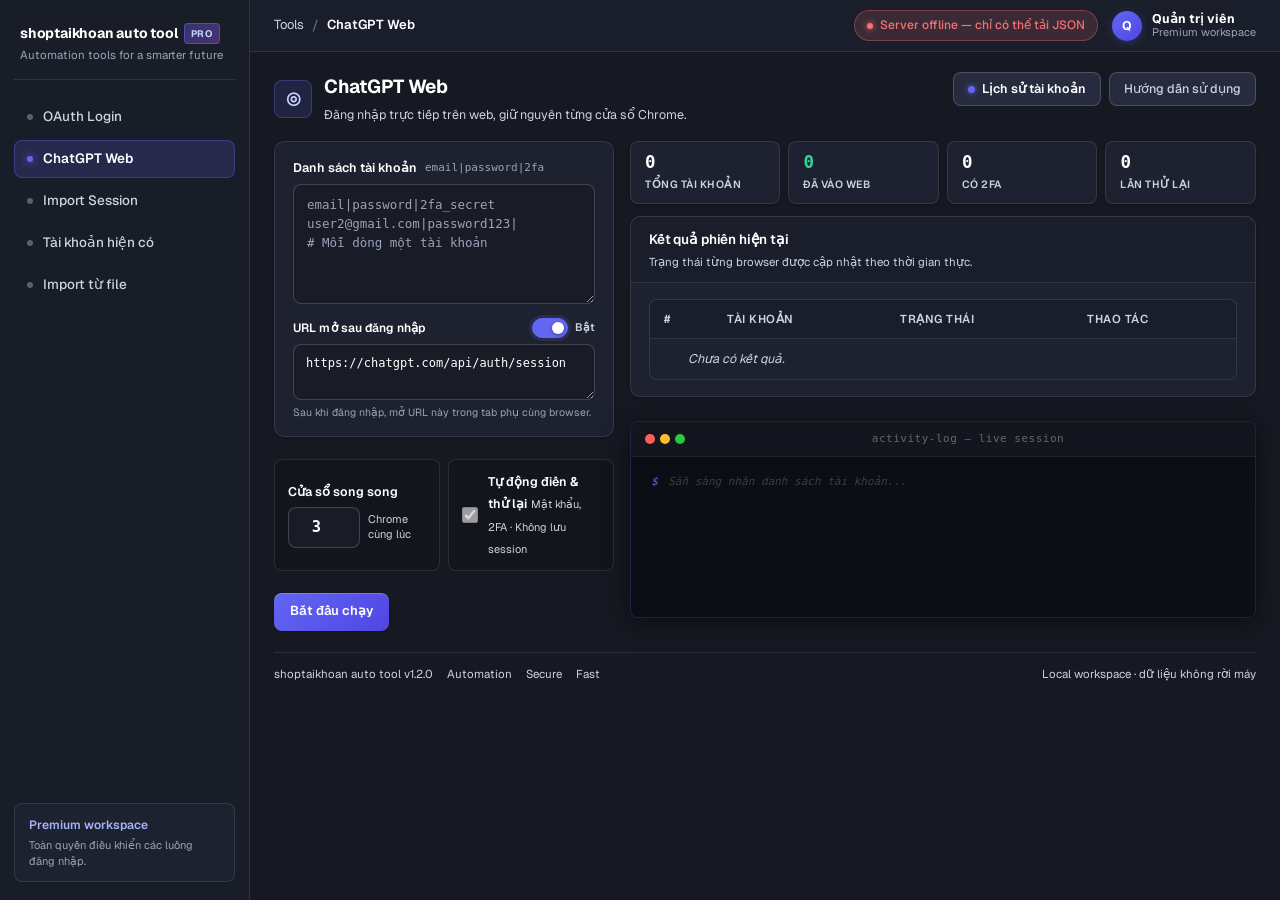
==== modules/browser-login/index.html @ 4d0d1201 "feat: add unified ChatGPT tool suite" ====
<!doctype html>
<html lang="vi">

<head>
  <meta charset="UTF-8" />
  <meta name="viewport" content="width=device-width,initial-scale=1" />
  <title>shoptaikhoan auto tool — 9router Manager</title>
  <link rel="icon" type="image/svg+xml" href="favicon.svg" />
  <link rel="icon" type="image/png" sizes="32x32" href="favicon.png" />
  <link rel="alternate icon" href="data:image/svg+xml,%3Csvg xmlns='http://www.w3.org/2000/svg' viewBox='0 0 32 32'%3E%3Crect width='32' height='32' rx='8' fill='%23161922'/%3E%3Ccircle cx='16' cy='16' r='11' fill='%231E2230' stroke='%236366F1' stroke-width='1.5'/%3E%3Cpath d='M17.5 11L13.5 16.5H16.5L14.5 21L19.5 15H16.2L17.5 11Z' fill='%23FACC15'/%3E%3C/svg%3E" />
  <link rel="preconnect" href="https://fonts.googleapis.com" />
  <link rel="preconnect" href="https://fonts.gstatic.com" crossorigin />
  <link href="https://fonts.googleapis.com/css2?family=Geist:wght@300;400;500;600;700&display=swap" rel="stylesheet" />
  <style>
    /* ==========================================================================
       Slate Pro Theme — High-Contrast, Clean & Readable
       Clear Hierarchy · High Readability · Elevated Surfaces · Bright Accents
       ========================================================================== */

    :root {
      /* Backgrounds — Elevated Slate Scale (brighter, clearly layered) */
      --bg:             #161922;
      --surface:        #1E2230;
      --surface2:       #262B3D;
      --surface3:       #2F364C;
      --surface-hover:  #2D3349;
      --input-bg:       #191C27;

      /* Borders — Visible, Crisp */
      --border:         rgba(255, 255, 255, 0.10);
      --border-subtle:  rgba(255, 255, 255, 0.06);
      --border-strong:  rgba(255, 255, 255, 0.18);
      --border-focus:   #6366F1;

      /* Typography — High-Contrast, Easy to Read */
      --text:           #EDF1F7;
      --text-strong:    #FFFFFF;
      --muted:          #9AA3B8;
      --muted-light:    #CBD3E1;
      --faint:          #6B758E;

      /* Accents — Vibrant Blue-Indigo */
      --accent:         #6366F1;
      --accent-hover:   #4F46E5;
      --accent-active:  #4338CA;
      --accent-glow:    rgba(99, 102, 241, 0.25);
      --accent-ring:    rgba(99, 102, 241, 0.35);
      --accent-dim:     rgba(99, 102, 241, 0.15);
      --accent-gradient: linear-gradient(135deg, #6366F1 0%, #4F46E5 100%);
      --accent-gradient-hover: linear-gradient(135deg, #7175F3 0%, #5B53EE 100%);

      /* Status Colors — Bright & Clear */
      --green:          #34D399;
      --green-bg:       rgba(52, 211, 153, 0.15);
      --green-border:   rgba(52, 211, 153, 0.35);

      --yellow:         #FBBF24;
      --yellow-bg:      rgba(251, 191, 36, 0.15);
      --yellow-border:  rgba(251, 191, 36, 0.35);

      --red:            #F87171;
      --red-bg:         rgba(248, 113, 113, 0.15);
      --red-border:     rgba(248, 113, 113, 0.35);

      --cyan:           #22D3EE;
      --cyan-bg:        rgba(34, 211, 238, 0.15);

      /* Typography */
      --sans: "Geist", -apple-system, BlinkMacSystemFont, "Segoe UI", Roboto, sans-serif;
      --mono: "SF Mono", "JetBrains Mono", Consolas, monospace;

      /* Radii */
      --r:              10px;
      --r-sm:           8px;
      --r-xs:           6px;

      /* Elevation / Shadows */
      --shadow-sm:      0 1px 3px rgba(0, 0, 0, 0.25);
      --shadow-md:      0 4px 14px rgba(0, 0, 0, 0.3);
      --shadow-lg:      0 12px 28px rgba(0, 0, 0, 0.45);
      --shadow-glow:    0 0 16px var(--accent-glow);
      --shadow-focus:   0 0 0 3px var(--accent-ring);
    }

    *, *::before, *::after {
      box-sizing: border-box;
    }

    html, body {
      margin: 0;
      padding: 0;
      min-height: 100vh;
      background: var(--bg);
      color: var(--text);
      font-family: var(--sans);
      font-size: 14px;
      line-height: 1.6;
      -webkit-font-smoothing: antialiased;
      -moz-osx-font-smoothing: grayscale;
    }

    button, input, textarea, select {
      font: inherit;
      color: inherit;
    }

    button {
      border: 0;
      cursor: pointer;
      user-select: none;
    }

    a {
      color: #818CF8;
      text-decoration: none;
      transition: color 0.15s ease;
    }

    a:hover {
      color: #A5B4FC;
      text-decoration: underline;
    }

    code {
      font-family: var(--mono);
      font-size: 0.9em;
      background: var(--surface2);
      color: #A5B4FC;
      padding: 2px 6px;
      border-radius: var(--r-xs);
      border: 1px solid var(--border);
    }

    /* Scrollbars */
    ::-webkit-scrollbar {
      width: 6px;
      height: 6px;
    }
    ::-webkit-scrollbar-track {
      background: transparent;
    }
    ::-webkit-scrollbar-thumb {
      background: rgba(255, 255, 255, 0.18);
      border-radius: 999px;
    }
    ::-webkit-scrollbar-thumb:hover {
      background: rgba(255, 255, 255, 0.28);
    }

    /* ==========================================================================
       App Shell & Sidebar
       ========================================================================== */
    .app-shell {
      min-height: 100vh;
      display: grid;
      grid-template-columns: 250px minmax(0, 1fr);
      background: var(--bg);
    }

    .sidebar {
      position: sticky;
      top: 0;
      height: 100vh;
      padding: 20px 14px 18px;
      border-right: 1px solid var(--border);
      background: #191D28;
      display: flex;
      flex-direction: column;
      gap: 18px;
      z-index: 10;
    }

    .sidebar-brand {
      display: flex;
      align-items: center;
      gap: 12px;
      padding: 2px 6px 16px;
      border-bottom: 1px solid var(--border);
    }

    .sidebar-brand h1 {
      margin: 0;
      font-size: 14px;
      font-weight: 700;
      letter-spacing: -0.2px;
      color: var(--text-strong);
      display: flex;
      align-items: center;
      gap: 6px;
      flex-wrap: wrap;
    }

    .sidebar-brand p {
      margin: 3px 0 0;
      font-size: 11.5px;
      color: var(--muted);
      line-height: 1.35;
    }

    .vip-badge {
      display: inline-flex;
      align-items: center;
      padding: 2px 6px;
      border-radius: 4px;
      background: linear-gradient(135deg, rgba(99, 102, 241, 0.35), rgba(168, 85, 247, 0.35));
      border: 1px solid rgba(99, 102, 241, 0.5);
      color: #C7D2FE;
      font-size: 9.5px;
      font-weight: 700;
      letter-spacing: 0.8px;
      text-transform: uppercase;
    }

    .tabs {
      display: flex;
      flex-direction: column;
      gap: 4px;
      margin: 0;
      padding: 0;
    }

    .tab-btn {
      min-height: 38px;
      width: 100%;
      display: flex;
      align-items: center;
      gap: 10px;
      padding: 0 12px;
      border: 1px solid transparent;
      border-radius: var(--r-sm);
      background: transparent;
      color: var(--muted-light);
      font-size: 13.5px;
      font-weight: 500;
      text-align: left;
      transition: all 0.15s ease;
      position: relative;
    }

    .tab-btn::before {
      content: "";
      width: 6px;
      height: 6px;
      border-radius: 50%;
      background: var(--muted);
      opacity: 0.5;
      transition: all 0.15s ease;
    }

    .tab-btn:hover {
      color: var(--text-strong);
      background: rgba(255, 255, 255, 0.05);
    }

    .tab-btn:hover::before {
      opacity: 0.9;
      background: var(--accent);
    }

    .tab-btn.active {
      color: var(--text-strong);
      background: rgba(99, 102, 241, 0.18);
      border-color: rgba(99, 102, 241, 0.35);
      font-weight: 600;
    }

    .tab-btn.active::before {
      background: var(--accent);
      opacity: 1;
      box-shadow: 0 0 8px var(--accent);
    }

    .sidebar-bottom {
      margin-top: auto;
      display: flex;
      flex-direction: column;
      gap: 10px;
    }

    .sidebar-callout {
      padding: 12px 14px;
      border-radius: var(--r-sm);
      border: 1px solid var(--border);
      background: var(--surface);
    }

    .sidebar-callout strong {
      display: block;
      font-size: 12px;
      font-weight: 600;
      color: #A5B4FC;
      margin-bottom: 3px;
    }

    .sidebar-callout span {
      display: block;
      font-size: 11px;
      color: var(--muted);
      line-height: 1.4;
    }

    /* ==========================================================================
       Main Shell & Topbar
       ========================================================================== */
    .main-shell {
      min-width: 0;
      display: flex;
      flex-direction: column;
    }

    .topbar {
      min-height: 52px;
      display: flex;
      align-items: center;
      justify-content: space-between;
      gap: 16px;
      padding: 0 24px;
      border-bottom: 1px solid var(--border);
      background: #1A1E2B;
      position: sticky;
      top: 0;
      z-index: 9;
    }

    .breadcrumb {
      display: flex;
      align-items: center;
      gap: 8px;
      color: var(--muted-light);
      font-size: 13px;
    }

    .breadcrumb strong {
      color: var(--text-strong);
      font-weight: 600;
    }

    .crumb-mark {
      color: var(--faint);
      font-size: 14px;
    }

    .topbar-right {
      display: flex;
      align-items: center;
      gap: 14px;
    }

    .status-bar {
      display: inline-flex;
      align-items: center;
      gap: 7px;
      padding: 5px 12px;
      border-radius: 999px;
      font-size: 12px;
      font-weight: 500;
      white-space: nowrap;
      border: 1px solid transparent;
      transition: all 0.2s ease;
    }

    .status-bar.online {
      background: var(--green-bg);
      color: var(--green);
      border-color: var(--green-border);
    }

    .status-bar.offline {
      background: var(--red-bg);
      color: var(--red);
      border-color: var(--red-border);
    }

    .status-bar .dot {
      width: 6px;
      height: 6px;
      border-radius: 50%;
      background: currentColor;
      box-shadow: 0 0 6px currentColor;
    }

    .status-bar.online .dot {
      animation: pulse 2s infinite ease-in-out;
    }

    @keyframes pulse {
      0%, 100% { opacity: 1; transform: scale(1); }
      50% { opacity: 0.4; transform: scale(0.85); }
    }

    .profile {
      display: flex;
      align-items: center;
      gap: 10px;
    }

    .profile-avatar {
      width: 30px;
      height: 30px;
      display: grid;
      place-items: center;
      border-radius: 50%;
      background: var(--accent-gradient);
      color: white;
      font-weight: 700;
      font-size: 12.5px;
      box-shadow: 0 2px 8px var(--accent-glow);
    }

    .profile-copy {
      line-height: 1.25;
    }

    .profile-copy strong {
      display: block;
      font-size: 12.5px;
      color: var(--text-strong);
    }

    .profile-copy span {
      display: block;
      font-size: 11px;
      color: var(--muted);
    }

    /* Content Area — FULL WIDTH */
    .content {
      width: 100%;
      padding: 20px 24px 32px;
      flex: 1;
    }

    .page-heading {
      display: flex;
      align-items: flex-start;
      justify-content: space-between;
      gap: 16px;
      margin-bottom: 16px;
    }

    .page-kicker {
      display: flex;
      align-items: center;
      gap: 12px;
    }

    .page-icon {
      width: 38px;
      height: 38px;
      display: grid;
      place-items: center;
      border-radius: var(--r-sm);
      color: #C7D2FE;
      background: var(--accent-dim);
      border: 1px solid var(--accent-ring);
      font-size: 17px;
      font-weight: 700;
    }

    .page-heading h2 {
      margin: 0;
      color: var(--text-strong);
      font-size: 1.35rem;
      font-weight: 700;
      letter-spacing: -0.3px;
    }

    .page-heading p {
      margin: 3px 0 0;
      color: var(--muted-light);
      font-size: 12.5px;
    }

    .heading-actions {
      display: flex;
      align-items: center;
      gap: 8px;
      flex-shrink: 0;
    }

    .helper-btn {
      min-height: 34px;
      padding: 0 14px;
      border: 1px solid var(--border-strong);
      border-radius: var(--r-sm);
      background: var(--surface2);
      color: var(--muted-light);
      font-size: 12.5px;
      font-weight: 500;
      transition: all 0.15s ease;
    }

    .helper-btn:hover {
      background: var(--surface-hover);
      color: var(--text-strong);
      border-color: var(--border-strong);
    }

    /* ==========================================================================
       Panels, Cards, and Containers
       ========================================================================== */
    .panel {
      background: var(--surface);
      border: 1px solid var(--border);
      border-radius: var(--r);
      box-shadow: var(--shadow-sm);
      overflow: hidden;
      margin-bottom: 12px;
    }

    .panel-head {
      padding: 12px 18px;
      border-bottom: 1px solid var(--border);
      background: rgba(0, 0, 0, 0.12);
    }

    .panel-head h2 {
      margin: 0;
      font-size: 13.5px;
      font-weight: 600;
      letter-spacing: -0.15px;
      color: var(--text-strong);
    }

    .panel-head p {
      margin: 3px 0 0;
      font-size: 11.5px;
      color: var(--muted-light);
      line-height: 1.4;
    }

    .panel-head-row {
      display: flex;
      align-items: center;
      justify-content: space-between;
      gap: 12px;
    }

    .panel-body {
      padding: 16px 18px;
    }

    .control-card {
      padding: 16px 18px;
      border: 1px solid var(--border);
      border-radius: var(--r);
      background: var(--surface);
      box-shadow: var(--shadow-sm);
    }

    .workflow-grid {
      display: grid;
      grid-template-columns: minmax(340px, 0.75fr) minmax(0, 1.4fr);
      gap: 16px;
      align-items: start;
    }

    .control-stack,
    .results-stack {
      display: grid;
      gap: 12px;
      min-width: 0;
    }

    /* ==========================================================================
       Stats Component
       ========================================================================== */
    .stats {
      display: grid;
      grid-template-columns: repeat(3, 1fr);
      gap: 8px;
      margin-bottom: 10px;
    }

    .results-stack > .stats {
      grid-template-columns: repeat(4, minmax(0, 1fr));
      margin-bottom: 0;
    }

    .stat {
      padding: 10px 14px;
      border: 1px solid var(--border);
      border-radius: var(--r-sm);
      background: var(--surface);
      display: flex;
      flex-direction: column;
      justify-content: center;
      box-shadow: var(--shadow-sm);
      transition: all 0.15s ease;
    }

    .stat:hover {
      border-color: var(--border-strong);
      background: var(--surface2);
    }

    .stat-val {
      font-family: var(--mono);
      font-size: 1.25rem;
      font-weight: 700;
      color: var(--text-strong);
      line-height: 1.2;
    }

    .stat-val.green {
      color: var(--green);
    }

    .stat-val.yellow {
      color: var(--yellow);
    }

    .stat-val.red {
      color: var(--red);
    }

    .stat-label {
      margin-top: 3px;
      color: var(--muted-light);
      font-size: 10.5px;
      font-weight: 600;
      text-transform: uppercase;
      letter-spacing: 0.5px;
    }

    /* ==========================================================================
       Progress Card
       ========================================================================== */
    .progress-card {
      padding: 14px 18px;
      border: 1px solid var(--border);
      border-radius: var(--r);
      background: var(--surface);
      box-shadow: var(--shadow-sm);
    }

    .progress-header {
      display: flex;
      align-items: center;
      justify-content: space-between;
      gap: 12px;
      margin-bottom: 10px;
    }

    .progress-title {
      font-size: 12.5px;
      font-weight: 600;
      color: var(--text-strong);
      display: flex;
      align-items: center;
      gap: 8px;
    }

    .progress-percent {
      font-family: var(--mono);
      font-size: 12.5px;
      font-weight: 700;
      color: #A5B4FC;
    }

    .progress-track {
      width: 100%;
      height: 7px;
      border-radius: 999px;
      background: var(--input-bg);
      border: 1px solid var(--border);
      overflow: hidden;
    }

    .progress-bar {
      height: 100%;
      width: 0%;
      border-radius: 999px;
      background: var(--accent-gradient);
      box-shadow: 0 0 10px var(--accent-glow);
      transition: width 0.3s cubic-bezier(0.4, 0, 0.2, 1);
    }

    .progress-footer {
      display: flex;
      align-items: center;
      justify-content: space-between;
      margin-top: 10px;
      font-size: 11.5px;
      color: var(--muted-light);
    }

    .progress-status-text {
      color: var(--muted-light);
    }

    .active-account-pill {
      display: inline-flex;
      align-items: center;
      gap: 6px;
      padding: 3px 10px;
      border-radius: 999px;
      background: var(--surface2);
      border: 1px solid var(--border);
      color: #E2E8F0;
      font-size: 11.5px;
      font-family: var(--mono);
      max-width: 100%;
      overflow: hidden;
      text-overflow: ellipsis;
      white-space: nowrap;
    }

    /* ==========================================================================
       Buttons & Actions
       ========================================================================== */
    .actions {
      display: flex;
      gap: 8px;
      flex-wrap: wrap;
      align-items: center;
      margin-top: 12px;
    }

    .btn {
      display: inline-flex;
      align-items: center;
      justify-content: center;
      gap: 7px;
      min-height: 38px;
      padding: 0 16px;
      border-radius: var(--r-sm);
      font-size: 13px;
      font-weight: 600;
      letter-spacing: -0.1px;
      transition: all 0.15s cubic-bezier(0.4, 0, 0.2, 1);
      cursor: pointer;
      position: relative;
    }

    .btn:disabled {
      opacity: 0.45;
      cursor: not-allowed;
      pointer-events: none;
    }

    .btn-primary {
      background: var(--accent-gradient);
      color: #FFFFFF;
      box-shadow: 0 1px 2px rgba(0, 0, 0, 0.2), inset 0 1px 0 rgba(255, 255, 255, 0.2);
    }

    .btn-primary:hover {
      background: var(--accent-gradient-hover);
      box-shadow: 0 0 14px var(--accent-glow), inset 0 1px 0 rgba(255, 255, 255, 0.25);
    }

    .btn-primary:active {
      transform: translateY(0);
    }

    .btn-ghost {
      background: var(--surface2);
      color: var(--text-strong);
      border: 1px solid var(--border-strong);
    }

    .btn-ghost:hover {
      background: var(--surface-hover);
      border-color: rgba(255, 255, 255, 0.25);
    }

    .btn-pause {
      background: var(--yellow-bg);
      color: var(--yellow);
      border: 1px solid var(--yellow-border);
    }

    .btn-pause:hover {
      background: rgba(251, 191, 36, 0.25);
    }

    .btn-danger {
      background: var(--red-bg);
      color: var(--red);
      border: 1px solid var(--red-border);
    }

    .btn-danger:hover {
      background: rgba(248, 113, 113, 0.25);
    }

    .btn-compact {
      min-height: 30px;
      padding: 0 12px;
      font-size: 12px;
      font-weight: 500;
      border-radius: var(--r-xs);
      background: var(--surface2);
      color: var(--muted-light);
      border: 1px solid var(--border);
      transition: all 0.15s ease;
    }

    .btn-compact:hover {
      background: var(--surface-hover);
      color: var(--text-strong);
      border-color: var(--border-strong);
    }

    .btn-history {
      display: inline-flex;
      align-items: center;
      gap: 7px;
      min-height: 34px;
      padding: 0 14px;
      border: 1px solid var(--border-strong);
      border-radius: var(--r-sm);
      background: var(--surface2);
      color: var(--text-strong);
      font-size: 12.5px;
      font-weight: 600;
      transition: all 0.15s ease;
      cursor: pointer;
    }

    .btn-history:hover {
      background: var(--surface-hover);
      border-color: var(--accent);
    }

    .btn-history .history-dot {
      width: 7px;
      height: 7px;
      border-radius: 50%;
      background: var(--accent);
      box-shadow: 0 0 6px var(--accent);
    }

    /* ==========================================================================
       Form Inputs — High Readability
       ========================================================================== */
    .field-label {
      display: block;
      margin-top: 14px;
      margin-bottom: 6px;
      color: var(--text-strong);
      font-size: 12px;
      font-weight: 600;
      letter-spacing: 0.1px;
    }

    textarea,
    input[type="url"],
    input[type="number"],
    input[type="text"] {
      display: block;
      width: 100%;
      border: 1px solid var(--border-strong);
      border-radius: var(--r-sm);
      background: var(--input-bg);
      color: var(--text-strong);
      padding: 11px 13px;
      font-family: var(--mono);
      font-size: 12.5px;
      line-height: 1.5;
      outline: none;
      transition: border-color 0.15s ease, box-shadow 0.15s ease;
    }

    textarea:focus,
    input[type="url"]:focus,
    input[type="number"]:focus,
    input[type="text"]:focus {
      border-color: var(--accent);
      box-shadow: var(--shadow-focus);
    }

    textarea::placeholder,
    input::placeholder {
      color: var(--muted);
      opacity: 1;
    }

    textarea {
      resize: vertical;
      min-height: 120px;
    }

    #web-login-link-input {
      min-height: 48px;
      padding: 9px 12px;
      resize: vertical;
      font-size: 12px;
    }

    #web-login-link-input:disabled {
      resize: none;
      color: var(--faint);
      background: rgba(15, 18, 28, 0.72);
      border-color: var(--border-subtle);
      cursor: not-allowed;
      opacity: 0.72;
    }

    .field-label-row {
      display: flex;
      align-items: center;
      justify-content: space-between;
      gap: 12px;
      margin-top: 14px;
      margin-bottom: 6px;
    }

    .field-label-row .field-label {
      margin: 0;
    }

    .feature-toggle {
      display: inline-flex;
      align-items: center;
      gap: 7px;
      color: var(--muted-light);
      font-size: 11px;
      font-weight: 600;
      cursor: pointer;
      user-select: none;
    }

    .feature-toggle input {
      position: absolute;
      width: 1px;
      height: 1px;
      opacity: 0;
      pointer-events: none;
    }

    .toggle-track {
      position: relative;
      width: 36px;
      height: 20px;
      flex: 0 0 auto;
      border: 1px solid var(--border-strong);
      border-radius: 999px;
      background: var(--surface3);
      transition: background 0.18s ease, border-color 0.18s ease, box-shadow 0.18s ease;
    }

    .toggle-track::after {
      content: "";
      position: absolute;
      top: 3px;
      left: 3px;
      width: 12px;
      height: 12px;
      border-radius: 50%;
      background: var(--muted-light);
      box-shadow: 0 1px 3px rgba(0, 0, 0, 0.4);
      transition: transform 0.18s ease, background 0.18s ease;
    }

    .feature-toggle input:checked + .toggle-track {
      border-color: var(--accent);
      background: var(--accent);
      box-shadow: 0 0 0 3px var(--accent-dim);
    }

    .feature-toggle input:checked + .toggle-track::after {
      transform: translateX(16px);
      background: #fff;
    }

    .feature-toggle input:focus-visible + .toggle-track {
      box-shadow: var(--shadow-focus);
    }

    .field-help {
      margin-top: 5px;
      color: var(--muted);
      font-size: 10.5px;
      line-height: 1.4;
    }

    .control-compact-grid {
      display: grid;
      grid-template-columns: repeat(2, minmax(0, 1fr));
      gap: 10px;
    }

    /* Config Row & Items */
    .config-row {
      display: grid;
      grid-template-columns: 1fr 1fr;
      gap: 8px;
      margin: 10px 0;
    }

    .config-item {
      display: flex;
      flex-direction: column;
      justify-content: center;
      gap: 5px;
      padding: 10px 13px;
      background: rgba(0, 0, 0, 0.12);
      border: 1px solid var(--border);
      border-radius: var(--r-sm);
    }

    .config-item--check {
      flex-direction: row;
      align-items: center;
      gap: 10px;
    }

    .config-item--check input[type="checkbox"] {
      width: 16px;
      height: 16px;
      accent-color: var(--accent);
      flex-shrink: 0;
      margin: 0;
    }

    .config-label {
      font-size: 12.5px;
      font-weight: 600;
      color: var(--text-strong);
      cursor: default;
    }

    .config-hint {
      font-size: 11px;
      color: var(--muted-light);
      line-height: 1.35;
    }

    .config-input-row {
      display: flex;
      align-items: center;
      gap: 8px;
    }

    .section-label {
      font-size: 12.5px;
      font-weight: 600;
      color: var(--text-strong);
      margin-bottom: 6px;
      display: flex;
      align-items: center;
      gap: 8px;
    }

    .section-hint {
      font-size: 11px;
      font-weight: 400;
      color: var(--muted);
      font-family: var(--mono);
    }

    /* OAuth Tab Mode Switcher */
    .oauth-mode-tabs {
      display: flex;
      gap: 0;
      margin-bottom: 14px;
      border: 1px solid var(--border);
      border-radius: var(--r-sm);
      overflow: hidden;
      background: rgba(0,0,0,0.15);
    }

    .oauth-tab {
      flex: 1;
      padding: 9px 14px;
      font-size: 12.5px;
      font-weight: 600;
      color: var(--muted-light);
      background: transparent;
      border: none;
      cursor: pointer;
      transition: all 0.15s ease;
      text-align: center;
    }

    .oauth-tab:hover {
      color: var(--text-strong);
      background: rgba(255,255,255,0.04);
    }

    .oauth-tab.active {
      color: var(--text-strong);
      background: rgba(99, 102, 241, 0.18);
      box-shadow: inset 0 -2px 0 var(--accent);
    }

    /* OAuth Actions Row */
    .oauth-actions {
      display: flex;
      gap: 8px;
      margin: 12px 0 8px;
    }

    /* OAuth Prereq Notice */
    .oauth-prereq {
      font-size: 11px;
      color: var(--muted);
      padding: 6px 0;
    }
    .oauth-prereq code {
      font-size: 10.5px;
      background: rgba(99,102,241,0.12);
      padding: 1px 5px;
      border-radius: 3px;
    }

    /* OAuth Manual Info */
    .oauth-manual-info {
      padding: 12px 14px;
      background: rgba(0,0,0,0.12);
      border: 1px solid var(--border);
      border-radius: var(--r-sm);
      margin-bottom: 12px;
    }
    .oauth-manual-info p {
      margin: 0;
      font-size: 12.5px;
      color: var(--text);
      line-height: 1.5;
    }
    .oauth-manual-tags {
      display: flex;
      gap: 6px;
      margin-top: 8px;
    }
    .tag {
      display: inline-block;
      font-size: 10.5px;
      font-weight: 600;
      padding: 2px 8px;
      border-radius: 4px;
      letter-spacing: 0.2px;
    }
    .tag--ok {
      background: rgba(52,211,153,0.15);
      color: #34D399;
      border: 1px solid rgba(52,211,153,0.25);
    }
    .tag--warn {
      background: rgba(251,191,36,0.15);
      color: #FBBF24;
      border: 1px solid rgba(251,191,36,0.25);
    }

    /* OAuth Status Card */
    .oauth-status-card {
      display: flex;
      align-items: center;
      gap: 12px;
      padding: 14px 16px;
      border-radius: var(--r-sm);
      background: var(--surface2);
      border: 1px solid var(--border);
    }

    .option-card {
      display: flex;
      align-items: flex-start;
      gap: 10px;
      padding: 10px 12px;
      margin: 8px 0 10px;
      background: rgba(0, 0, 0, 0.12);
      border: 1px solid var(--border);
      border-radius: var(--r-sm);
      transition: border-color 0.15s ease;
    }

    .option-card:hover {
      border-color: var(--border-strong);
    }

    .option-card input[type="checkbox"] {
      margin-top: 2px;
      accent-color: var(--accent);
      cursor: pointer;
    }

    .option-copy {
      font-size: 12px;
      line-height: 1.45;
      cursor: pointer;
    }

    .option-copy strong {
      display: block;
      color: var(--text-strong);
      font-weight: 600;
    }

    .option-copy span {
      display: block;
      color: var(--muted-light);
      font-size: 11px;
    }

    /* ==========================================================================
       Terminal Log — Animated, Professional
       ========================================================================== */
    @keyframes termSlideIn {
      from { opacity: 0; transform: translateY(6px); }
      to   { opacity: 1; transform: translateY(0); }
    }
    @keyframes termFadeIn {
      from { opacity: 0; }
      to   { opacity: 1; }
    }
    @keyframes cursorBlink {
      0%, 100% { opacity: 1; }
      50%       { opacity: 0; }
    }
    @keyframes scanline {
      0%   { background-position: 0 0; }
      100% { background-position: 0 100%; }
    }

    /* Panel override — no panel-head, terminal chrome handles header */
    .terminal-panel {
      background: #0C0E16;
      border: 1px solid rgba(99, 102, 241, 0.22);
      border-radius: var(--r-sm);
      overflow: hidden;
      box-shadow: 0 4px 24px rgba(0,0,0,0.5), inset 0 0 0 1px rgba(255,255,255,0.04);
    }

    /* macOS-style title bar */
    .term-titlebar {
      display: flex;
      align-items: center;
      gap: 10px;
      padding: 8px 14px;
      background: #13151F;
      border-bottom: 1px solid rgba(255,255,255,0.06);
      user-select: none;
    }
    .term-dots {
      display: flex;
      gap: 5px;
    }
    .term-dot {
      width: 10px;
      height: 10px;
      border-radius: 50%;
    }
    .term-dot.red    { background: #FF5F57; }
    .term-dot.yellow { background: #FFBD2E; }
    .term-dot.green  { background: #28CA41; }
    .term-title {
      flex: 1;
      text-align: center;
      font-size: 11px;
      font-family: var(--mono);
      color: rgba(255,255,255,0.35);
      letter-spacing: 0.5px;
    }
    .term-live {
      display: inline-flex;
      align-items: center;
      gap: 4px;
      font-size: 10px;
      font-family: var(--mono);
      color: #34D399;
    }
    .term-live-dot {
      width: 6px;
      height: 6px;
      border-radius: 50%;
      background: #34D399;
      animation: cursorBlink 1.2s ease-in-out infinite;
    }

    /* Log body with scanline effect */
    .activity-log {
      max-height: 300px;
      min-height: 160px;
      overflow-y: auto;
      display: flex;
      flex-direction: column;
      gap: 0;
      font-family: var(--mono);
      font-size: 11.5px;
      background: #0C0E16;
      padding: 10px 14px 14px;
      position: relative;
      scroll-behavior: smooth;
    }
    .activity-log::before {
      content: '';
      position: absolute;
      inset: 0;
      background: repeating-linear-gradient(
        0deg,
        transparent,
        transparent 2px,
        rgba(0, 0, 0, 0.06) 2px,
        rgba(0, 0, 0, 0.06) 4px
      );
      pointer-events: none;
      z-index: 0;
    }
    /* custom scrollbar */
    .activity-log::-webkit-scrollbar { width: 4px; }
    .activity-log::-webkit-scrollbar-track { background: transparent; }
    .activity-log::-webkit-scrollbar-thumb { background: rgba(99,102,241,0.35); border-radius: 2px; }

    /* Each log line */
    .activity-line {
      position: relative;
      z-index: 1;
      display: grid;
      grid-template-columns: 60px 1fr;
      gap: 6px 10px;
      align-items: baseline;
      padding: 3px 6px;
      border-radius: 4px;
      line-height: 1.55;
      animation: termSlideIn 0.2s ease both;
      transition: background 0.15s;
    }
    .activity-line:hover {
      background: rgba(255,255,255,0.04);
    }
    .activity-line + .activity-line {
      border-top: 1px solid rgba(255,255,255,0.03);
    }

    /* Timestamp */
    .activity-line time {
      font-size: 10.5px;
      color: rgba(255,255,255,0.25);
      letter-spacing: 0.2px;
      padding-top: 1px;
    }

    /* Right side: account + message stacked */
    .activity-body {
      display: flex;
      flex-direction: column;
      gap: 1px;
      min-width: 0;
    }
    .activity-account {
      font-size: 10.5px;
      color: #818CF8;
      overflow: hidden;
      text-overflow: ellipsis;
      white-space: nowrap;
    }
    .activity-account.system-acc {
      color: rgba(255,255,255,0.3);
      font-style: italic;
    }
    .activity-message {
      font-size: 11.5px;
      color: #C8D0E8;
      word-break: break-word;
      display: flex;
      align-items: center;
      gap: 6px;
      flex-wrap: wrap;
    }

    /* Colored prefix badge */
    .term-badge {
      display: inline-block;
      font-size: 9.5px;
      font-weight: 700;
      text-transform: uppercase;
      letter-spacing: 0.8px;
      padding: 1px 5px;
      border-radius: 3px;
      flex-shrink: 0;
      vertical-align: middle;
    }

    /* Level colors */
    .activity-line.success .term-badge { background: rgba(52,211,153,0.18); color: #34D399; border: 1px solid rgba(52,211,153,0.25); }
    .activity-line.success .activity-message { color: #D1FAE5; }
    .activity-line.error   .term-badge { background: rgba(248,113,113,0.18); color: #F87171; border: 1px solid rgba(248,113,113,0.25); }
    .activity-line.error   .activity-message { color: #FEE2E2; }
    .activity-line.warning .term-badge { background: rgba(251,191,36,0.18); color: #FBBF24; border: 1px solid rgba(251,191,36,0.25); }
    .activity-line.warning .activity-message { color: #FEF9C3; }
    .activity-line.info    .term-badge { background: rgba(99,102,241,0.18); color: #A5B4FC; border: 1px solid rgba(99,102,241,0.2); }

    /* Blinking cursor at end of last line */
    .activity-line:last-child .activity-message::after {
      content: '▋';
      display: inline-block;
      color: #6366F1;
      animation: cursorBlink 1s step-start infinite;
      margin-left: 2px;
      font-size: 10px;
    }

    /* Empty state */
    .term-empty {
      color: rgba(255,255,255,0.2);
      font-style: italic;
      font-size: 11px;
      padding: 6px;
      animation: termFadeIn 0.4s ease;
    }
    .term-prompt { color: #6366F1; margin-right: 4px; }

    /* Legacy selectors kept for compat */
    .activity-row, .activity-time, .activity-badge, .activity-text { display: none; }

    /* ==========================================================================
       Tables & Result Rows
       ========================================================================== */
    .tbl-wrap {
      overflow-x: auto;
      border: 1px solid var(--border);
      border-radius: var(--r-sm);
      background: var(--surface);
    }

    table {
      width: 100%;
      border-collapse: collapse;
      font-size: 12.5px;
      text-align: left;
    }

    thead {
      background: rgba(0, 0, 0, 0.12);
      border-bottom: 1px solid var(--border);
    }

    th {
      padding: 10px 14px;
      color: var(--muted-light);
      font-size: 11.5px;
      font-weight: 600;
      text-transform: uppercase;
      letter-spacing: 0.5px;
    }

    td {
      padding: 10px 14px;
      border-bottom: 1px solid var(--border-subtle);
      color: var(--text);
    }

    tr:last-child td {
      border-bottom: none;
    }

    tbody tr:hover {
      background: rgba(255, 255, 255, 0.03);
    }

    .empty-cell {
      text-align: center;
      color: var(--muted-light);
      padding: 24px !important;
      font-style: italic;
    }

    .web-result-row {
      display: grid;
      grid-template-columns: 24px minmax(180px, 1fr) minmax(210px, auto) auto;
      align-items: center;
      gap: 10px;
      padding: 7px 10px;
      margin-bottom: 5px;
      border: 1px solid transparent;
      border-radius: var(--r-xs);
      background: var(--surface2);
      font-size: 12.5px;
    }

    .web-result-row:last-child { margin-bottom: 0; }
    .web-result-email { overflow: hidden; text-overflow: ellipsis; white-space: nowrap; }
    .web-result-status { color: var(--green); font-size: 11.5px; text-align: right; }
    .web-result-status.warning { color: var(--yellow); }
    .web-result-status.error { color: var(--red); }
    .web-result-action { min-width: 74px; }

    .history-list {
      max-height: 240px;
      overflow-y: auto;
      display: flex;
      flex-direction: column;
      gap: 5px;
    }

    .history-row {
      display: grid;
      grid-template-columns: 24px minmax(160px, 1fr) 90px 110px;
      align-items: center;
      gap: 10px;
      padding: 9px 12px;
      border: 1px solid var(--border);
      border-radius: var(--r-xs);
      background: var(--input-bg);
      font-size: 12px;
      transition: border-color 0.15s ease;
    }

    .history-row:hover {
      border-color: var(--border-strong);
    }

    .history-row .history-email {
      overflow: hidden;
      text-overflow: ellipsis;
      white-space: nowrap;
      color: var(--text-strong);
      font-family: var(--mono);
    }

    .history-row .history-status.success { color: var(--green); font-weight: 600; }
    .history-row .history-status.warning { color: var(--yellow); font-weight: 600; }
    .history-row .history-status.error   { color: var(--red);   font-weight: 600; }
    .history-row time {
      color: var(--muted-light);
      text-align: right;
      font-size: 11px;
    }

    /* ==========================================================================
       Info Boxes & Alerts
       ========================================================================== */
    .info-box {
      margin-bottom: 12px;
      padding: 11px 14px;
      border-left: 3px solid var(--accent);
      background: rgba(99, 102, 241, 0.1);
      border-radius: 0 var(--r-sm) var(--r-sm) 0;
      font-size: 12px;
      color: var(--text);
      line-height: 1.5;
    }

    .info-box strong {
      color: var(--text-strong);
      display: block;
      margin-bottom: 4px;
      font-size: 12.5px;
    }

    .msg {
      padding: 11px 15px;
      border-radius: var(--r-sm);
      margin-top: 10px;
      margin-bottom: 10px;
      font-size: 12.5px;
      display: none;
      border: 1px solid transparent;
      font-weight: 500;
    }

    .msg.show {
      display: block;
    }

    .msg.ok {
      background: var(--green-bg);
      color: var(--green);
      border-color: var(--green-border);
    }

    .msg.err {
      background: var(--red-bg);
      color: var(--red);
      border-color: var(--red-border);
    }

    .drop-zone {
      display: flex;
      align-items: center;
      justify-content: center;
      min-height: 76px;
      border: 2px dashed var(--border-strong);
      border-radius: var(--r-sm);
      background: var(--surface);
      cursor: pointer;
      transition: all 0.15s ease;
      margin-bottom: 12px;
      color: var(--muted-light);
      font-size: 13px;
    }

    .drop-zone:hover,
    .drop-zone.drag {
      border-color: var(--accent);
      background: var(--surface2);
      color: #C7D2FE;
    }

    .del-btn {
      background: none;
      border: none;
      color: var(--red);
      cursor: pointer;
      font-size: 13px;
      opacity: 0.75;
      transition: opacity 0.15s ease;
      padding: 4px;
    }

    .del-btn:hover {
      opacity: 1;
    }

    .tag {
      display: inline-block;
      padding: 2px 8px;
      border-radius: 999px;
      font-size: 11px;
      font-weight: 600;
      background: var(--surface2);
      border: 1px solid var(--border);
      color: var(--muted-light);
    }

    .tag.green {
      background: var(--green-bg);
      border-color: var(--green-border);
      color: var(--green);
    }

    .workspace-footer {
      display: flex;
      align-items: center;
      gap: 14px;
      margin-top: 20px;
      padding-top: 12px;
      border-top: 1px solid var(--border);
      color: var(--muted-light);
      font-size: 11.5px;
    }

    .footer-spacer {
      flex: 1;
    }

    /* ==========================================================================
       History Modal
       ========================================================================== */
    .modal-overlay {
      position: fixed;
      inset: 0;
      z-index: 100;
      background: rgba(10, 12, 18, 0.7);
      backdrop-filter: blur(8px);
      -webkit-backdrop-filter: blur(8px);
      display: flex;
      align-items: center;
      justify-content: center;
      padding: 24px;
      opacity: 0;
      pointer-events: none;
      transition: opacity 0.18s ease;
    }

    .modal-overlay.open {
      opacity: 1;
      pointer-events: all;
    }

    .modal {
      width: min(680px, 100%);
      max-height: 80vh;
      display: flex;
      flex-direction: column;
      background: var(--surface);
      border: 1px solid var(--border-strong);
      border-radius: var(--r);
      box-shadow: var(--shadow-lg);
      transform: translateY(8px) scale(0.98);
      transition: transform 0.18s ease;
      overflow: hidden;
    }

    .modal-overlay.open .modal {
      transform: translateY(0) scale(1);
    }

    .modal-header {
      display: flex;
      align-items: center;
      justify-content: space-between;
      gap: 12px;
      padding: 14px 18px;
      border-bottom: 1px solid var(--border);
      flex-shrink: 0;
      background: rgba(0, 0, 0, 0.12);
    }

    .modal-header h3 {
      margin: 0;
      font-size: 14px;
      font-weight: 600;
      color: var(--text-strong);
      display: flex;
      align-items: center;
      gap: 8px;
    }

    .modal-header p {
      margin: 2px 0 0;
      font-size: 11.5px;
      color: var(--muted-light);
    }

    .modal-close {
      width: 28px;
      height: 28px;
      display: grid;
      place-items: center;
      border-radius: var(--r-xs);
      background: var(--surface2);
      border: 1px solid var(--border);
      color: var(--muted-light);
      font-size: 16px;
      line-height: 1;
      cursor: pointer;
      transition: all 0.15s ease;
      flex-shrink: 0;
    }

    .modal-close:hover {
      background: var(--surface-hover);
      color: var(--text-strong);
      border-color: var(--border-strong);
    }

    .modal-toolbar {
      display: flex;
      align-items: center;
      justify-content: space-between;
      gap: 12px;
      padding: 10px 18px;
      border-bottom: 1px solid var(--border);
      background: rgba(0, 0, 0, 0.08);
      flex-shrink: 0;
    }

    .modal-count {
      font-size: 12px;
      color: var(--muted-light);
      font-family: var(--mono);
    }

    .modal-body {
      overflow-y: auto;
      padding: 14px 18px;
      flex: 1;
    }

    .modal-body .history-row {
      display: grid;
      grid-template-columns: 20px minmax(160px, 1fr) 110px 120px;
      align-items: center;
      gap: 10px;
      padding: 9px 12px;
    }

    .modal-footer {
      display: flex;
      align-items: center;
      justify-content: flex-end;
      gap: 8px;
      padding: 12px 18px;
      border-top: 1px solid var(--border);
      background: rgba(0, 0, 0, 0.08);
      flex-shrink: 0;
    }

    /* Utilities */
    .hidden {
      display: none !important;
    }

    /* Responsive */
    @media (max-width: 1180px) {
      .workflow-grid {
        grid-template-columns: 1fr;
      }
      .activity-log {
        max-height: 220px;
      }
    }

    @media (max-width: 900px) {
      .app-shell {
        grid-template-columns: 210px minmax(0, 1fr);
      }
      .content, .topbar {
        padding-left: 16px;
        padding-right: 16px;
      }
    }

    @media (max-width: 767px) {
      .app-shell {
        display: block;
      }
      .sidebar {
        position: static;
        height: auto;
        padding: 12px 14px;
        gap: 12px;
        border-right: 0;
        border-bottom: 1px solid var(--border);
      }
      .tabs {
        flex-direction: row;
        overflow-x: auto;
        scrollbar-width: none;
      }
      .tabs::-webkit-scrollbar {
        display: none;
      }
      .tab-btn {
        flex: 0 0 auto;
        width: auto;
      }
      .sidebar-bottom {
        display: none;
      }
      .topbar {
        padding: 0 12px;
      }
      .profile-copy {
        display: none;
      }
      .content {
        padding: 14px 12px;
      }
      .control-compact-grid {
        grid-template-columns: 1fr;
      }
      .results-stack > .stats {
        grid-template-columns: repeat(2, 1fr);
      }
      .web-result-row {
        grid-template-columns: 24px minmax(0, 1fr) auto;
      }
      .web-result-status {
        grid-column: 2 / -1;
        grid-row: 2;
        text-align: left;
      }
    }

  </style>
</head>

<body>
  <main class="app app-shell">
    <aside class="sidebar">
      <div class="sidebar-brand">
        <div>
          <h1>shoptaikhoan auto tool <span class="vip-badge">PRO</span></h1>
          <p>Automation tools for a smarter future</p>
        </div>
      </div>
      <nav class="tabs" aria-label="Điều hướng công cụ">
        <button class="tab-btn" data-tab="oauth">OAuth Login</button>
        <button class="tab-btn active" data-tab="web-login">ChatGPT Web</button>
        <button class="tab-btn" data-tab="import">Import Session</button>
        <button class="tab-btn" data-tab="accounts">Tài khoản hiện có</button>
        <button class="tab-btn" data-tab="file">Import từ file</button>
      </nav>
      <div class="sidebar-bottom">
        <div class="sidebar-callout">
          <strong>Premium workspace</strong>
          <span>Toàn quyền điều khiển các luồng đăng nhập.</span>
        </div>
      </div>
    </aside>
    <div class="main-shell">
      <header class="topbar">
        <div class="breadcrumb"><span>Tools</span><span class="crumb-mark">/</span><strong>ChatGPT Web</strong></div>
        <div class="topbar-right">
          <div class="status-bar offline" id="status-bar"><span class="dot"></span><span id="status-text">Đang kết nối...</span></div>
          <div class="profile"><div class="profile-avatar">Q</div><div class="profile-copy"><strong>Quản trị viên</strong><span>Premium workspace</span></div></div>
        </div>
      </header>
      <div class="content">
        <div class="page-heading">
          <div class="page-kicker">
            <div class="page-icon" aria-hidden="true">◎</div>
            <div><h2>ChatGPT Web</h2><p>Đăng nhập trực tiếp trên web, giữ nguyên từng cửa sổ Chrome.</p></div>
          </div>
          <div class="heading-actions">
            <button class="btn-history" id="btn-open-history" type="button"><span class="history-dot"></span>Lịch sử tài khoản</button>
            <button class="helper-btn" type="button">Hướng dẫn sử dụng</button>
          </div>
        </div>

    <!-- TAB 1: Import Session -->
    <section class="tab-content hidden" id="tab-import">
      <div class="panel">
        <div class="panel-head">
          <h2>Dán Session ChatGPT</h2>
          <p>Lấy từ <code>chatgpt.com/api/auth/session</code> — hỗ trợ 1 hoặc nhiều session</p>
        </div>
        <div class="panel-body">
          <div class="info-box">
            <strong>Cách lấy session</strong>
            Đăng nhập ChatGPT → mở <a href="https://chatgpt.com/api/auth/session"
              target="_blank">chatgpt.com/api/auth/session</a> → copy JSON → dán vào đây.
          </div>
          <div class="actions">
            <button class="btn btn-ghost" id="btn-clear">Xóa</button>
          </div>
          <textarea id="session-input" spellcheck="false"
            placeholder='Dán JSON session ở đây...&#10;&#10;{"user":{"email":"you@gmail.com"},"accessToken":"eyJ...","expires":"2026-..."}'></textarea>
        </div>
      </div>

      <div class="stats">
        <div class="stat">
          <div class="stat-val green" id="s-parsed">0</div>
          <div class="stat-label">Đã parse</div>
        </div>
        <div class="stat">
          <div class="stat-val yellow" id="s-skip">0</div>
          <div class="stat-label">Đã có (sẽ update)</div>
        </div>
        <div class="stat">
          <div class="stat-val" id="s-err">0</div>
          <div class="stat-label">Lỗi</div>
        </div>
      </div>

      <div class="tbl-wrap">
        <table>
          <thead>
            <tr>
              <th>#</th>
              <th>Email</th>
              <th>Plan</th>
              <th>Hết hạn</th>
            </tr>
          </thead>
          <tbody id="preview-body">
            <tr>
              <td colspan="4" class="empty-cell">Chưa có session.</td>
            </tr>
          </tbody>
        </table>
      </div>

      <div class="msg" id="import-msg"></div>

      <button class="btn btn-primary btn-block" id="btn-import" disabled>
        ⚡ Import vào 9router
      </button>
      <div style="height:8px"></div>
      <button class="btn btn-ghost btn-block" id="btn-download" disabled>
        ⬇ Tải xuống JSON (nếu server offline)
      </button>
    </section>

    <!-- TAB 2: Accounts -->
    <section class="tab-content hidden" id="tab-accounts">
      <div class="panel">
        <div class="panel-head">
          <h2>Codex accounts trong 9router</h2>
          <p>Danh sách accounts đang có trong SQLite database</p>
        </div>
        <div class="panel-body">
          <div class="actions">
            <button class="btn btn-ghost" id="btn-refresh">🔄 Refresh</button>
          </div>
          <div id="acc-count" style="color:var(--muted);font-size:.85rem;margin-bottom:10px"></div>
          <div class="tbl-wrap" style="max-height:500px">
            <table>
              <thead>
                <tr>
                  <th>#</th>
                  <th>Email</th>
                  <th>Plan</th>
                  <th>Hết hạn</th>
                  <th>Trạng thái</th>
                  <th></th>
                </tr>
              </thead>
              <tbody id="acc-body">
                <tr>
                  <td colspan="6" class="empty-cell">Đang tải...</td>
                </tr>
              </tbody>
            </table>
          </div>
        </div>
      </div>
    </section>

    <!-- TAB 3: Import từ file (multi-file) -->
    <section class="tab-content hidden" id="tab-file">
      <div class="panel">
        <div class="panel-head">
          <h2>Import từ file JSON</h2>
          <p>Chọn nhiều file — hỗ trợ cả <strong>session ChatGPT</strong> lẫn <strong>backup 9router</strong></p>
        </div>
        <div class="panel-body">
          <input type="file" id="file-input" accept=".json" class="hidden" multiple />
          <div class="drop-zone" id="drop-zone">📂 Kéo thả hoặc click để chọn file JSON (chọn nhiều file)</div>

          <div class="stats" id="file-stats" style="display:none">
            <div class="stat">
              <div class="stat-val green" id="fs-files">0</div>
              <div class="stat-label">File đã chọn</div>
            </div>
            <div class="stat">
              <div class="stat-val green" id="fs-total">0</div>
              <div class="stat-label">Tổng accounts</div>
            </div>
            <div class="stat">
              <div class="stat-val" id="fs-err">0</div>
              <div class="stat-label">File lỗi</div>
            </div>
          </div>

          <!-- File list -->
          <div id="file-list" style="margin-bottom:14px"></div>

          <div class="tbl-wrap" style="max-height:400px">
            <table>
              <thead>
                <tr>
                  <th>#</th>
                  <th>Email</th>
                  <th>Plan</th>
                  <th>Hết hạn</th>
                  <th>Nguồn</th>
                </tr>
              </thead>
              <tbody id="file-body">
                <tr>
                  <td colspan="5" class="empty-cell">Chưa chọn file.</td>
                </tr>
              </tbody>
            </table>
          </div>

          <div style="display:flex;gap:8px;margin-bottom:10px">
            <button class="btn btn-ghost" id="btn-file-clear" style="display:none">🗑 Xóa tất cả</button>
            <button class="btn btn-ghost" id="btn-file-add">+ Thêm file</button>
          </div>

          <div class="msg" id="file-msg"></div>
          <button class="btn btn-primary btn-block" id="btn-file-import" disabled>⚡ Import tất cả vào 9router</button>
        </div>
      </div>
    </section>

    <!-- TAB 4: OAuth Login -->
    <section class="tab-content hidden" id="tab-oauth">
      <div class="workflow-grid">
        <div class="control-stack">
          <div class="control-card">
            <!-- Mode selector -->
            <div class="oauth-mode-tabs">
              <button class="oauth-tab active" data-mode="auto" id="mode-auto">Auto Login</button>
              <button class="oauth-tab" data-mode="manual" id="mode-manual">Manual Login</button>
            </div>

            <!-- AUTO MODE -->
            <div id="oauth-auto-section">
              <div class="section-label">Danh sách tài khoản <span class="section-hint">email|password|2fa</span></div>
              <textarea id="oauth-accounts-input" spellcheck="false" style="min-height:120px"
                placeholder="email@icloud.com|Password123@|TOTP_SECRET&#10;user2@gmail.com|password123|&#10;user3@gmail.com|pass456|ABCDEF123456"></textarea>

              <div class="config-row">
                <div class="config-item config-item--check">
                  <input type="checkbox" id="oauth-headless-toggle" />
                  <div>
                    <label for="oauth-headless-toggle" class="config-label">Ẩn Chrome</label>
                    <span class="config-hint">Chạy Chromium dưới nền</span>
                  </div>
                </div>
                <div class="config-item">
                  <label class="config-label">Luồng song song</label>
                  <div class="config-input-row">
                    <input id="oauth-workers-input" type="number" min="1" step="1" value="3" inputmode="numeric" aria-label="Số luồng Auto Login" style="width:72px;padding:8px 10px;text-align:center;font-family:var(--mono);font-size:1.1rem;font-weight:700" />
                    <span class="config-hint">Chrome cùng lúc</span>
                  </div>
                </div>
              </div>

              <div class="oauth-actions">
                <button class="btn btn-primary" id="btn-auto-login" style="flex:1">Auto Login tất cả</button>
                <button class="btn btn-danger" id="btn-auto-stop" style="display:none">Dừng</button>
              </div>

              <div class="oauth-prereq">
                Yêu cầu: <code>python server.py</code> + <code>playwright</code> + <code>pyotp</code>
              </div>
            </div>

            <!-- MANUAL MODE -->
            <div id="oauth-manual-section" style="display:none">
              <div class="oauth-manual-info">
                <p>Bấm nút → đăng nhập trên trang OpenAI → tự redirect về và import token.</p>
                <div class="oauth-manual-tags">
                  <span class="tag tag--ok">Token vĩnh viễn</span>
                  <span class="tag tag--warn">Thủ công từng nick</span>
                </div>
              </div>
              <button class="btn btn-primary btn-block" id="btn-oauth-login">Login ChatGPT (OAuth)</button>
            </div>
          </div>
          <div class="msg" id="oauth-msg"></div>
        </div>

        <div class="results-stack">
          <div class="stats" id="oauth-parse-stats" style="display:none">
            <div class="stat"><div class="stat-val green" id="oa-parsed">0</div><div class="stat-label">Tài khoản</div></div>
            <div class="stat"><div class="stat-val" id="oa-2fa">0</div><div class="stat-label">Có 2FA</div></div>
            <div class="stat"><div class="stat-val green" id="oa-done">0</div><div class="stat-label">Xong</div></div>
            <div class="stat"><div class="stat-val" id="oa-fail">0</div><div class="stat-label">Lỗi</div></div>
          </div>

          <!-- Progress -->
          <div class="progress-card" id="oauth-progress" style="display:none">
            <div class="progress-head"><span>Tiến trình OAuth</span><span id="oauth-elapsed" style="display:none;font-family:var(--mono);font-size:.78rem;color:var(--green)">⏱ 00:00</span></div>
            <div class="progress-track"><div id="oauth-progress-bar" style="width:0%"></div></div>
            <div class="progress-meta"><span id="oauth-progress-text">Chưa bắt đầu</span><span id="oauth-active-workers" style="display:none"></span></div>
          </div>

          <!-- Status box -->
          <div id="oauth-status-box" class="oauth-status-card" style="display:none">
            <div id="oauth-status-icon" style="font-size:1.8rem">⏳</div>
            <div id="oauth-status-text" style="font-size:.85rem;color:var(--text)">Đang chờ đăng nhập...</div>
          </div>

          <!-- Login history -->
          <div id="oauth-history"></div>
        </div>
      </div>
    </section>

    <!-- TAB: Direct ChatGPT Web Login -->
    <section class="tab-content" id="tab-web-login">
      <div class="workflow-grid">
        <div class="control-stack">
          <div class="control-card">
            <div class="section-label">Danh sách tài khoản <span class="section-hint">email|password|2fa</span></div>
            <textarea id="web-login-accounts-input" spellcheck="false" placeholder="email|password|2fa_secret&#10;user2@gmail.com|password123|&#10;# Mỗi dòng một tài khoản"></textarea>
            <div class="field-label-row">
              <label class="field-label" for="web-login-link-input">URL mở sau đăng nhập</label>
              <label class="feature-toggle" for="web-login-link-toggle">
                <input type="checkbox" id="web-login-link-toggle" checked aria-label="Bật hoặc tắt mở URL sau đăng nhập" />
                <span class="toggle-track" aria-hidden="true"></span>
                <span id="web-login-link-toggle-text">Bật</span>
              </label>
            </div>
            <textarea id="web-login-link-input" rows="2" spellcheck="false" placeholder="https://chatgpt.com/api/auth/session">https://chatgpt.com/api/auth/session</textarea>
            <div class="field-help" id="web-login-link-help">Sau khi đăng nhập, mở URL này trong tab phụ cùng browser.</div>
          </div>
          <div class="config-row">
            <div class="config-item">
              <label class="config-label">Cửa sổ song song</label>
              <div class="config-input-row">
                <input id="web-login-workers-input" type="number" min="1" step="1" value="3" inputmode="numeric" aria-label="Số cửa sổ ChatGPT Web" style="width:72px;padding:8px 10px;text-align:center;font-family:var(--mono);font-size:1.1rem;font-weight:700" />
                <span class="config-hint">Chrome cùng lúc</span>
              </div>
            </div>
            <div class="config-item config-item--check">
              <input type="checkbox" id="web-auto-retry" checked disabled />
              <div>
                <label for="web-auto-retry" class="config-label">Tự động điền &amp; thử lại</label>
                <span class="config-hint">Mật khẩu, 2FA · Không lưu session</span>
              </div>
            </div>
          </div>
          <div class="web-login-actions">
            <button class="btn btn-primary" id="btn-web-login">Bắt đầu chạy</button>
            <button class="btn btn-ghost" id="btn-web-pause" style="display:none">Tạm dừng</button>
            <button class="btn btn-danger" id="btn-web-stop" style="display:none">Hủy phiên hiện tại</button>
          </div>
          <div class="msg" id="web-login-msg"></div>
        </div>
        <div class="results-stack">
          <div class="stats" id="web-login-parse-stats">
            <div class="stat"><div class="stat-val" id="web-parsed">0</div><div class="stat-label">Tổng tài khoản</div></div>
            <div class="stat"><div class="stat-val green" id="web-done">0</div><div class="stat-label">Đã vào web</div></div>
            <div class="stat"><div class="stat-val" id="web-2fa">0</div><div class="stat-label">Có 2FA</div></div>
            <div class="stat"><div class="stat-val" id="web-fail">0</div><div class="stat-label">Lần thử lại</div></div>
          </div>
          <div class="progress-card" id="web-login-progress" style="display:none">
            <div class="progress-head"><span>Tiến trình đăng nhập</span><strong id="web-login-progress-percent">0%</strong></div>
            <div class="progress-track"><div id="web-login-progress-bar" style="width:0%"></div></div>
            <div class="progress-meta"><span id="web-login-progress-text">Chưa bắt đầu</span><span id="web-login-active"></span></div>
          </div>
          <div class="panel table-card">
            <div class="panel-head panel-head-row">
              <div><h2>Kết quả phiên hiện tại</h2><p>Trạng thái từng browser được cập nhật theo thời gian thực.</p></div>
              <button class="btn-compact" id="btn-web-rearrange" type="button" style="display:none">Sắp xếp lại tab</button>
            </div>
            <div class="panel-body"><div class="tbl-wrap"><table><thead><tr><th>#</th><th>Tài khoản</th><th>Trạng thái</th><th>Thao tác</th></tr></thead><tbody><tr><td colspan="4"><div id="web-login-history"><span class="empty-cell">Chưa có kết quả.</span></div></td></tr></tbody></table></div></div>
          </div>
          <div class="terminal-panel">
            <div class="term-titlebar">
              <div class="term-dots">
                <span class="term-dot red"></span>
                <span class="term-dot yellow"></span>
                <span class="term-dot green"></span>
              </div>
              <span class="term-title">activity-log — live session</span>
              <span class="term-live" id="term-live-indicator" style="display:none">
                <span class="term-live-dot"></span>LIVE
              </span>
            </div>
            <div class="activity-log" id="web-login-activity">
              <span class="term-empty"><span class="term-prompt">$</span> Sẵn sàng nhận danh sách tài khoản...</span>
            </div>
          </div>
          <div style="display:flex;justify-content:flex-end;padding-top:2px">
          </div>
        </div>
      </div>
    </section>

        <footer class="workspace-footer">
          <span>shoptaikhoan auto tool v1.2.0</span><span>Automation</span><span>Secure</span><span>Fast</span>
          <span class="footer-spacer"></span><span>Local workspace · dữ liệu không rời máy</span>
        </footer>
      </div>
    </div>
  </main>

  <!-- ============ HISTORY MODAL ============ -->
  <div class="modal-overlay" id="history-modal" role="dialog" aria-modal="true" aria-label="Lịch sử tài khoản">
    <div class="modal">
      <div class="modal-header">
        <div>
          <h3>Lịch sử đăng nhập</h3>
          <p>Lưu email, kết quả và thời gian &mdash; không lưu mật khẩu, 2FA hoặc session.</p>
        </div>
        <button class="modal-close" id="btn-modal-close" aria-label="Đóng">&times;</button>
      </div>
      <div class="modal-toolbar">
        <span class="modal-count" id="history-modal-count">0 bản ghi</span>
        <button class="btn-compact" id="btn-clear-web-history" type="button">Xóa lịch sử</button>
      </div>
      <div class="modal-body">
        <div class="history-list" id="web-account-history"><span class="empty-cell">Chưa có lịch sử.</span></div>
      </div>
      <div class="modal-footer">
        <button class="btn btn-ghost" id="btn-modal-close-footer">Xóa &amp; Đóng</button>
        <button class="btn btn-primary" onclick="document.getElementById('history-modal').classList.remove('open')">Xóng</button>
      </div>
    </div>
  </div>

  <script>
    (() => {
      'use strict';
      const API = window.location.origin;
      const $ = id => document.getElementById(id);
      let serverOnline = false;

      // === JWT decode ===
      function b64d(s) { const n = s.replace(/-/g, '+').replace(/_/g, '/').padEnd(Math.ceil(s.length / 4) * 4, '='); return new TextDecoder().decode(Uint8Array.from(atob(n), c => c.charCodeAt(0))) }
      function jwtP(t) { if (!t || typeof t !== 'string') return null; const p = t.split('.'); if (p.length < 2) return null; try { return JSON.parse(b64d(p[1])) } catch { return null } }
      function esc(v) { return String(v ?? '').replace(/&/g, '&amp;').replace(/</g, '&lt;').replace(/>/g, '&gt;').replace(/"/g, '&quot;').replace(/'/g, '&#39;') }
      function fmtDate(v) { if (!v) return '-'; const d = new Date(v); if (isNaN(d)) return String(v); const p = n => String(n).padStart(2, '0'); return `${d.getFullYear()}-${p(d.getMonth() + 1)}-${p(d.getDate())} ${p(d.getHours())}:${p(d.getMinutes())}` }

      // === Health check ===
      async function checkHealth() {
        try {
          const r = await fetch(API + '/api/health', { signal: AbortSignal.timeout(2000) });
          const d = await r.json();
          serverOnline = d.ok;
        } catch { serverOnline = false }
        const bar = $('status-bar'), txt = $('status-text');
        bar.className = 'status-bar ' + (serverOnline ? 'online' : 'offline');
        txt.textContent = serverOnline ? 'Server đang chạy — sẵn sàng import' : 'Server offline — chỉ có thể tải JSON';
        $('btn-import').textContent = serverOnline ? '⚡ Import vào 9router' : '⚡ Import vào 9router (cần server)';
      }
      checkHealth();
      setInterval(checkHealth, 5000);

      // === Parse sessions ===
      function parseSession(obj) {
        const at = obj.accessToken || obj.access_token || obj.token?.accessToken || '';
        if (!at) return null;
        const p = jwtP(at);
        const auth = p?.['https://api.openai.com/auth'] || {};
        const prof = p?.['https://api.openai.com/profile'] || {};
        const email = obj.user?.email || obj.email || prof.email || p?.email || null;
        const accountId = obj.account?.id || obj.providerSpecificData?.chatgptAccountId || auth.chatgpt_account_id || crypto.randomUUID();
        const planType = obj.account?.planType || obj.providerSpecificData?.chatgptPlanType || auth.chatgpt_plan_type || null;
        const expiresAt = p?.exp ? new Date(p.exp * 1000).toISOString() : (obj.expires || obj.expiresAt || null);
        const now = new Date().toISOString();
        return {
          accessToken: at,
          refreshToken: obj.refreshToken || obj.refresh_token || '',
          expiresAt,
          idToken: obj.idToken || '',
          testStatus: 'active',
          expiresIn: expiresAt ? Math.max(0, Math.floor((new Date(expiresAt) - Date.now()) / 1000)) : 0,
          providerSpecificData: { chatgptAccountId: accountId, chatgptPlanType: planType },
          lastUsedAt: now, consecutiveUseCount: 0, backoffLevel: 0,
          id: accountId, provider: 'codex', authType: 'oauth',
          name: email || 'ChatGPT Account', email: email || '',
          priority: 1, isActive: true, createdAt: now, updatedAt: now,
          _plan: planType, _expires: expiresAt
        };
      }

      function collectSessions(val) {
        const found = [];
        function walk(v) {
          if (!v || typeof v !== 'object') return;
          if (Array.isArray(v)) { v.forEach(walk); return }
          const at = v.accessToken || v.access_token || v.token?.accessToken;
          if (at) { const r = parseSession(v); if (r) found.push(r); return }
          Object.values(v).forEach(walk);
        }
        walk(val);
        return found;
      }

      // === Tab 1: Import Session ===
      let parsed = [];
      const input = $('session-input');

      function processInput() {
        const t = input.value.trim();
        if (!t) { parsed = []; renderPreview(); return }
        try {
          const val = JSON.parse(t);
          parsed = collectSessions(val);
        } catch (e) { parsed = []; $('s-err').textContent = '1'; $('s-err').className = 'stat-val red' }
        renderPreview();
      }

      function renderPreview() {
        $('s-parsed').textContent = parsed.length;
        $('s-skip').textContent = '0';
        if (!parsed.length) $('s-err').textContent = '0';
        const body = $('preview-body');
        if (!parsed.length) {
          body.innerHTML = '<tr><td colspan="4" class="empty-cell">Chưa có session.</td></tr>';
          $('btn-import').disabled = true; $('btn-download').disabled = true;
          return;
        }
        body.innerHTML = parsed.map((c, i) => `<tr><td>${i + 1}</td><td><div class="cell-clip" title="${esc(c.email)}">${esc(c.email || '-')}</div></td><td>${c._plan ? `<span class="tag tag-plus">${esc(c._plan)}</span>` : '-'}</td><td>${fmtDate(c._expires)}</td></tr>`).join('');
        $('btn-import').disabled = !serverOnline;
        $('btn-download').disabled = false;
      }

      input.addEventListener('input', processInput);
      $('btn-clear').addEventListener('click', () => { input.value = ''; parsed = []; renderPreview(); hideMsg('import-msg') });

      // Import button
      $('btn-import').addEventListener('click', async () => {
        if (!parsed.length || !serverOnline) return;
        $('btn-import').disabled = true;
        $('btn-import').textContent = 'Đang import...';
        try {
          const r = await fetch(API + '/api/import', { method: 'POST', headers: { 'Content-Type': 'application/json' }, body: JSON.stringify({ connections: parsed }) });
          const d = await r.json();
          if (d.error) { showMsg('import-msg', d.error, 'err'); }
          else { showMsg('import-msg', `✅ Import thành công! Thêm mới: ${d.inserted}, Ghi đè: ${d.replaced || 0}.`, 'ok'); }
        } catch (e) { showMsg('import-msg', 'Lỗi kết nối server: ' + e.message, 'err') }
        $('btn-import').disabled = false;
        $('btn-import').textContent = '⚡ Import vào 9router';
        loadAccounts();
      });

      // Download fallback
      $('btn-download').addEventListener('click', () => {
        if (!parsed.length) return;
        const data = { settings: { cloudEnabled: false, tunnelEnabled: false, tunnelUrl: '', stickyRoundRobinLimit: 3, providerStrategies: {}, comboStrategy: 'fallback', requireLogin: false, rtkEnabled: true }, providerConnections: parsed.map((c, i) => { const o = { ...c }; delete o._plan; delete o._expires; o.priority = i + 1; return o }) };
        const blob = new Blob([JSON.stringify(data, null, 2)], { type: 'application/json' });
        const a = document.createElement('a'); a.href = URL.createObjectURL(blob);
        const email = parsed[0]?.email || 'session';
        a.download = email.replace(/[^a-z0-9@._-]/gi, '') + '.9router.json';
        a.click(); URL.revokeObjectURL(a.href);
      });

      // === Tab 2: Accounts ===
      async function loadAccounts() {
        if (!serverOnline) { $('acc-body').innerHTML = '<tr><td colspan="6" class="empty-cell">Server offline</td></tr>'; $('acc-count').textContent = ''; return }
        try {
          const r = await fetch(API + '/api/connections');
          const d = await r.json();
          const conns = d.connections || [];
          $('acc-count').textContent = conns.length + ' tài khoản';
          if (!conns.length) { $('acc-body').innerHTML = '<tr><td colspan="6" class="empty-cell">Chưa có tài khoản nào.</td></tr>'; return }
          $('acc-body').innerHTML = conns.map((c, i) => {
            const data = c.data || {};
            const plan = data.providerSpecificData?.chatgptPlanType || '';
            const exp = data.expiresAt || '';
            const status = data.testStatus || 'unknown';
            const stCls = status === 'active' ? 'green' : status === 'error' ? 'red' : '';
            return `<tr><td>${c.priority || i + 1}</td><td><div class="cell-clip" title="${esc(c.email)}">${esc(c.email || c.name || '-')}</div></td><td>${plan ? `<span class="tag tag-plus">${esc(plan)}</span>` : '-'}</td><td>${fmtDate(exp)}</td><td><span style="color:var(--${stCls || 'muted'})">${esc(status)}</span></td><td><button class="del-btn" onclick="delConn('${esc(c.id)}')">✕</button></td></tr>`
          }).join('');
        } catch { $('acc-body').innerHTML = '<tr><td colspan="6" class="empty-cell">Lỗi kết nối</td></tr>' }
      }

      window.delConn = async function (id) {
        if (!confirm('Xóa tài khoản này?')) return;
        try { await fetch(API + '/api/connections/' + id, { method: 'DELETE' }); loadAccounts() } catch { }
      };

      $('btn-refresh').addEventListener('click', loadAccounts);

      // === Tab 3: Multi-file import ===
      // Each entry: { conn, source: filename, type: 'session'|'backup' }
      let fileEntries = [];
      let fileNames = [];
      let fileErrors = 0;
      const dropZone = $('drop-zone');
      const fileInput = $('file-input');

      function parseFileContent(raw, fileName) {
        const results = [];

        // Type 1: 9router backup (has providerConnections array)
        if (raw.providerConnections && Array.isArray(raw.providerConnections)) {
          const codex = raw.providerConnections.filter(c => c.provider === 'codex');
          codex.forEach(c => results.push({ conn: c, source: fileName, type: 'backup' }));
          return results;
        }

        // Type 2: Array of connections
        if (Array.isArray(raw)) {
          const codex = raw.filter(c => c.provider === 'codex');
          codex.forEach(c => results.push({ conn: c, source: fileName, type: 'backup' }));
          if (codex.length) return results;
          // Try as array of sessions
          raw.forEach(item => {
            const s = parseSession(item);
            if (s) results.push({ conn: s, source: fileName, type: 'session' });
          });
          return results;
        }

        // Type 3: Single codex connection
        if (raw.provider === 'codex' && raw.accessToken) {
          results.push({ conn: raw, source: fileName, type: 'backup' });
          return results;
        }

        // Type 4: ChatGPT session JSON (has user.email + accessToken)
        if (raw.accessToken || raw.access_token) {
          const s = parseSession(raw);
          if (s) results.push({ conn: s, source: fileName, type: 'session' });
          return results;
        }

        // Type 5: Walk nested objects
        const sessions = collectSessions(raw);
        sessions.forEach(s => results.push({ conn: s, source: fileName, type: 'session' }));
        return results;
      }

      function handleFiles(files) {
        const promises = Array.from(files).map(file => new Promise(resolve => {
          const reader = new FileReader();
          reader.onload = e => {
            try {
              const raw = JSON.parse(e.target.result);
              const results = parseFileContent(raw, file.name);
              if (results.length) {
                fileNames.push({ name: file.name, count: results.length, type: results[0].type });
                fileEntries.push(...results);
              } else {
                fileNames.push({ name: file.name, count: 0, type: 'error' });
                fileErrors++;
              }
            } catch (err) {
              fileNames.push({ name: file.name, count: 0, type: 'error', error: err.message });
              fileErrors++;
            }
            resolve();
          };
          reader.readAsText(file);
        }));
        Promise.all(promises).then(() => {
          renderFileImport();
        });
      }

      function renderFileImport() {
        // Stats
        const statsEl = $('file-stats');
        statsEl.style.display = fileEntries.length || fileErrors ? 'grid' : 'none';
        $('fs-files').textContent = fileNames.length;
        $('fs-total').textContent = fileEntries.length;
        $('fs-err').textContent = fileErrors;
        $('fs-err').className = 'stat-val' + (fileErrors ? ' red' : '');

        // File list
        const listEl = $('file-list');
        if (fileNames.length) {
          listEl.innerHTML = fileNames.map(f => {
            const icon = f.type === 'error' ? '❌' : f.type === 'session' ? '🔑' : '📦';
            const cls = f.type === 'error' ? 'color:var(--red)' : 'color:var(--green)';
            const label = f.type === 'session' ? 'session' : f.type === 'backup' ? 'backup' : 'lỗi';
            const detail = f.type === 'error' ? (f.error || 'Không tìm thấy account') : `${f.count} account`;
            return `<div style="display:flex;align-items:center;gap:8px;padding:6px 10px;background:var(--surface2);border-radius:6px;margin-bottom:4px;font-size:.82rem">
              <span>${icon}</span>
              <span style="flex:1;overflow:hidden;text-overflow:ellipsis;white-space:nowrap" title="${esc(f.name)}">${esc(f.name)}</span>
              <span class="tag ${f.type === 'session' ? 'tag-new' : f.type === 'backup' ? 'tag-exist' : ''}" style="font-size:.7rem">${label}</span>
              <span style="${cls};font-weight:600;font-size:.78rem">${detail}</span>
            </div>`;
          }).join('');
        } else {
          listEl.innerHTML = '';
        }

        // Table
        const body = $('file-body');
        if (!fileEntries.length) {
          body.innerHTML = '<tr><td colspan="5" class="empty-cell">Chưa chọn file.</td></tr>';
          $('btn-file-import').disabled = true;
          $('btn-file-clear').style.display = 'none';
          dropZone.textContent = '📂 Kéo thả hoặc click để chọn file JSON (chọn nhiều file)';
          dropZone.style.borderColor = '';
          return;
        }

        // Dedup by email (keep latest)
        const seen = new Map();
        fileEntries.forEach((e, i) => {
          const key = (e.conn.email || '').toLowerCase().trim();
          if (key) seen.set(key, i);
          else seen.set('__no_email_' + i, i);
        });
        const uniqueIndices = [...seen.values()].sort((a, b) => a - b);

        body.innerHTML = uniqueIndices.map((idx, i) => {
          const e = fileEntries[idx];
          const c = e.conn;
          const plan = c.providerSpecificData?.chatgptPlanType || c._plan || '';
          const exp = c.expiresAt || c._expires || '';
          const srcShort = e.source.length > 20 ? e.source.slice(0, 18) + '…' : e.source;
          const typeIcon = e.type === 'session' ? '🔑' : '📦';
          return `<tr><td>${i + 1}</td><td><div class="cell-clip" title="${esc(c.email)}">${esc(c.email || c.name || '-')}</div></td><td>${plan ? `<span class="tag tag-plus">${esc(plan)}</span>` : '-'}</td><td>${fmtDate(exp)}</td><td><span title="${esc(e.source)}" style="font-size:.75rem">${typeIcon} ${esc(srcShort)}</span></td></tr>`;
        }).join('');

        dropZone.textContent = `✅ ${fileNames.length} file — ${fileEntries.length} accounts (${uniqueIndices.length} unique)`;
        dropZone.style.borderColor = 'var(--green)';
        $('btn-file-import').disabled = !serverOnline;
        $('btn-file-clear').style.display = '';
      }

      // Event listeners
      dropZone.addEventListener('click', () => fileInput.click());
      dropZone.addEventListener('dragover', e => { e.preventDefault(); dropZone.classList.add('drag') });
      dropZone.addEventListener('dragleave', () => dropZone.classList.remove('drag'));
      dropZone.addEventListener('drop', e => { e.preventDefault(); dropZone.classList.remove('drag'); if (e.dataTransfer.files.length) handleFiles(e.dataTransfer.files) });
      fileInput.addEventListener('change', e => { if (e.target.files.length) handleFiles(e.target.files); e.target.value = '' });
      $('btn-file-add').addEventListener('click', () => fileInput.click());
      $('btn-file-clear').addEventListener('click', () => {
        fileEntries = []; fileNames = []; fileErrors = 0;
        renderFileImport();
        hideMsg('file-msg');
      });

      $('btn-file-import').addEventListener('click', async () => {
        if (!fileEntries.length || !serverOnline) return;

        // Dedup
        const seen = new Map();
        fileEntries.forEach((e, i) => {
          const key = (e.conn.email || '').toLowerCase().trim();
          if (key) seen.set(key, i);
          else seen.set('__no_email_' + i, i);
        });
        const uniqueConns = [...seen.values()].map(i => fileEntries[i].conn);

        $('btn-file-import').disabled = true;
        $('btn-file-import').textContent = `Đang import ${uniqueConns.length} accounts...`;
        try {
          const r = await fetch(API + '/api/import', { method: 'POST', headers: { 'Content-Type': 'application/json' }, body: JSON.stringify({ connections: uniqueConns }) });
          const d = await r.json();
          if (d.error) showMsg('file-msg', d.error, 'err');
          else showMsg('file-msg', `✅ Import thành công! Thêm mới: ${d.inserted}, Ghi đè: ${d.replaced || 0}. Tổng: ${d.total || (d.inserted + (d.replaced || 0))}.`, 'ok');
        } catch (e) { showMsg('file-msg', 'Lỗi: ' + e.message, 'err') }
        $('btn-file-import').disabled = false;
        $('btn-file-import').textContent = '⚡ Import tất cả vào 9router';
        loadAccounts();
      });

      // === Tab 4: OAuth Login ===
      let oauthHistory = [];
      let oauthPolling = null;
      let autoPolling = null;
      let autoStartAt = null;
      let autoTimer = null;
      let currentAccountStart = null;
      let lastCurrentEmail = null;

      function formatDuration(ms) {
        const total = Math.max(0, Math.floor(ms / 1000));
        const h = Math.floor(total / 3600);
        const m = Math.floor((total % 3600) / 60);
        const s = total % 60;
        const pad = n => String(n).padStart(2, '0');
        return h > 0 ? `${pad(h)}:${pad(m)}:${pad(s)}` : `${pad(m)}:${pad(s)}`;
      }

      function startAutoTimer() {
        autoStartAt = Date.now();
        currentAccountStart = Date.now();
        const el = $('oauth-elapsed');
        el.style.display = 'block';
        el.innerHTML = '⏱ Tổng: <span id="timer-total">00:00</span> | Acc: <span id="timer-acc">00:00</span>';
        if (autoTimer) clearInterval(autoTimer);
        autoTimer = setInterval(() => {
          const totalEl = document.getElementById('timer-total');
          const accEl = document.getElementById('timer-acc');
          if (totalEl) totalEl.textContent = formatDuration(Date.now() - autoStartAt);
          if (accEl && currentAccountStart) accEl.textContent = formatDuration(Date.now() - currentAccountStart);
        }, 500);
      }

      function stopAutoTimer(finalLabel = 'Hoàn thành sau') {
        const elapsed = autoStartAt ? formatDuration(Date.now() - autoStartAt) : '00:00';
        if (autoTimer) clearInterval(autoTimer);
        autoTimer = null;
        $('oauth-elapsed').style.display = 'block';
        $('oauth-elapsed').innerHTML = `⏱ ${finalLabel}: ${elapsed}`;
        return elapsed;
      }

      // Mode switching
      document.querySelectorAll('.oauth-tab').forEach(btn => {
        btn.addEventListener('click', () => {
          document.querySelectorAll('.oauth-tab').forEach(b => b.classList.remove('active'));
          btn.classList.add('active');
          $('oauth-auto-section').style.display = btn.dataset.mode === 'auto' ? '' : 'none';
          $('oauth-manual-section').style.display = btn.dataset.mode === 'manual' ? '' : 'none';
        });
      });

      // Normalize account lines: auto-detect tab / comma / semicolon / multi-space
      // separators and convert to pipe format  email|password|2fa
      function normalizeAccountLine(line) {
        line = line.trim();
        if (!line || line.startsWith('#')) return line;
        // Already pipe-separated?
        if (line.includes('|')) return line;
        // Try tab
        if (line.includes('\t')) return line.split('\t').map(s => s.trim()).join('|');
        // Try semicolon
        if (line.includes(';')) return line.split(';').map(s => s.trim()).join('|');
        // Try comma (but only if there's no @ after a comma — avoid splitting emails)
        if (line.includes(',')) {
          const parts = line.split(',').map(s => s.trim());
          if (parts.length >= 2 && parts[0].includes('@')) return parts.join('|');
        }
        // Try 2+ spaces
        if (/\s{2,}/.test(line)) return line.split(/\s{2,}/).map(s => s.trim()).join('|');
        return line;
      }

      function normalizeAllLines(text) {
        return text.split('\n').map(normalizeAccountLine).join('\n');
      }

      // Parse accounts textarea
      function parseAccounts() {
        const text = $('oauth-accounts-input').value.trim();
        if (!text) return [];
        return text.split('\n')
          .map(normalizeAccountLine)
          .filter(l => l && !l.startsWith('#'))
          .map(l => {
            const parts = l.split('|');
            return { email: parts[0]?.trim() || '', password: parts[1]?.trim() || '', totp: parts[2]?.trim() || '', raw: parts.join('|') };
          })
          .filter(a => a.email && a.password);
      }

      // Auto-format on paste: convert tabs/commas/etc to pipes visually
      $('oauth-accounts-input').addEventListener('paste', (e) => {
        setTimeout(() => {
          const ta = $('oauth-accounts-input');
          const normalized = normalizeAllLines(ta.value);
          if (normalized !== ta.value) {
            ta.value = normalized;
          }
          ta.dispatchEvent(new Event('input'));
        }, 50);
      });

      $('oauth-accounts-input').addEventListener('input', () => {
        const accs = parseAccounts();
        const stats = $('oauth-parse-stats');
        if (accs.length) {
          stats.style.display = 'grid';
          $('oa-parsed').textContent = accs.length;
          $('oa-2fa').textContent = accs.filter(a => a.totp).length;
        } else {
          stats.style.display = 'none';
        }
      });

      // Auto login button
      $('btn-auto-login').addEventListener('click', async () => {
        const accs = parseAccounts();
        if (!accs.length) { showMsg('oauth-msg', 'Chưa nhập tài khoản!', 'err'); return }
        if (!serverOnline) { showMsg('oauth-msg', 'Server offline!', 'err'); return }

          $('btn-auto-login').disabled = true;
        $('btn-auto-login').textContent = '⏳ Đang khởi động...';
        $('btn-auto-stop').style.display = '';
        hideMsg('oauth-msg');
        $('oauth-progress').style.display = 'block';
        $('oauth-progress-bar').style.width = '0%';
        $('oauth-progress-text').textContent = `0/${accs.length} — Đang khởi động...`;
        startAutoTimer();
        currentAccountStart = Date.now();
        lastCurrentEmail = null;

        try {
          const runHeadless = $('oauth-headless-toggle').checked;
          const workers = Number.parseInt($('oauth-workers-input').value, 10);
          if (!Number.isInteger(workers) || workers < 1) {
            throw new Error('Số luồng phải là số nguyên lớn hơn 0');
          }
          const notice = workers > accs.length
            ? ` | yêu cầu ${workers} luồng, thực tế ${accs.length}`
            : ` | ${workers} luồng song song`;
          $('oauth-progress-text').textContent = `0/${accs.length} — Đang khởi động${notice}...`;
          const r = await fetch(API + '/api/oauth/auto-login', {
            method: 'POST',
            headers: { 'Content-Type': 'application/json' },
            body: JSON.stringify({
              accounts: accs.map(a => a.raw),
              headless: runHeadless,
              workers,
            })
          });
          const d = await r.json();
          if (d.error) {
            showMsg('oauth-msg', '❌ ' + d.error, 'err');
            stopAutoTimer('Dừng sau');
            $('btn-auto-login').disabled = false;
            $('btn-auto-login').textContent = '🚀 Auto Login tất cả';
            $('btn-auto-stop').style.display = 'none';
            return;
          }
          // Start polling status
          startAutoPolling(accs.length);
        } catch (e) {
          showMsg('oauth-msg', 'Lỗi: ' + e.message, 'err');
          stopAutoTimer('Lỗi sau');
          $('btn-auto-login').disabled = false;
          $('btn-auto-login').textContent = '🚀 Auto Login tất cả';
          $('btn-auto-stop').style.display = 'none';
        }
      });

      $('btn-auto-stop').addEventListener('click', async () => {
        if (!serverOnline) return;
        $('btn-auto-stop').disabled = true;
        $('btn-auto-stop').textContent = '⏳ Đang dừng...';
        try {
          const r = await fetch(API + '/api/oauth/auto-stop', { method: 'POST' });
          const d = await r.json();
          if (autoPolling) { clearInterval(autoPolling); autoPolling = null; }
          $('btn-auto-login').disabled = false;
          $('btn-auto-login').textContent = '🚀 Auto Login tất cả';
          $('btn-auto-stop').style.display = 'none';
          $('btn-auto-stop').disabled = false;
          $('btn-auto-stop').textContent = '⏹ Dừng';
          stopAutoTimer('Đã dừng sau');
          $('oauth-progress-text').textContent = d.killed ? '⏹ Đã dừng auto login và tắt Chrome nền' : '⏹ Đã gửi lệnh dừng';
          showMsg('oauth-msg', d.killed ? '⏹ Đã dừng auto login và tắt Chrome nền.' : '⏹ Đã dừng auto login.', 'err');
        } catch (e) {
          $('btn-auto-stop').disabled = false;
          $('btn-auto-stop').textContent = '⏹ Dừng';
          showMsg('oauth-msg', 'Lỗi khi dừng: ' + e.message, 'err');
        }
      });

      function startAutoPolling(total) {
        if (autoPolling) clearInterval(autoPolling);
        autoPolling = setInterval(async () => {
          try {
            const r = await fetch(API + '/api/oauth/auto-status');
            const d = await r.json();

            const done = (d.done || 0) + (d.failed || 0);
            const pct = total > 0 ? Math.round(done / total * 100) : 0;
            $('oauth-progress-bar').style.width = pct + '%';
            const totalElapsed = autoStartAt ? formatDuration(Date.now() - autoStartAt) : '00:00';
            const accElapsed = currentAccountStart ? formatDuration(Date.now() - currentAccountStart) : '00:00';
            const mode = d.mode ? ` — ${d.mode}` : '';
            const workerInfo = d.workersRunning ? ` | ${d.workersRunning}/${d.workersRequested || d.workersRunning} luồng` : '';
            $('oauth-progress-text').textContent = `${done}/${total} — ⏱ ${totalElapsed}${mode}${workerInfo}`;
            const active = Array.isArray(d.activeAccounts) ? d.activeAccounts : [];
            const activeEl = $('oauth-active-workers');
            activeEl.style.display = active.length ? 'block' : 'none';
            activeEl.textContent = active.length ? `⚡ Đang chạy (${active.length}): ${active.join(' • ')}` : '';

            $('oa-done').textContent = d.done || 0;
            $('oa-fail').textContent = d.failed || 0;
            $('oa-fail').className = 'stat-val' + ((d.failed || 0) > 0 ? ' red' : '');

            // Track when current account changes
            if (d.currentEmail && d.currentEmail !== lastCurrentEmail) {
              lastCurrentEmail = d.currentEmail;
              currentAccountStart = Date.now();
              // Pre-insert with _startedAt so we can calculate duration later
              const existIdx = oauthHistory.findIndex(x => x.email === d.currentEmail);
              if (existIdx < 0) {
                oauthHistory.push({ email: d.currentEmail, _startedAt: Date.now(), status: 'pending' });
              } else if (!oauthHistory[existIdx]._startedAt) {
                oauthHistory[existIdx]._startedAt = Date.now();
              }
            }

            // Update history from results. Upsert by email so each account shows
            // once with its latest/final status instead of duplicated summary rows.
            if (d.results && d.results.length) {
              let changed = false;
              for (const r of d.results) {
                if (!r.email) continue;
                // Calculate per-account duration
                let accDuration = '';
                const existing = oauthHistory.find(x => x.email === r.email);
                if (existing && existing._startedAt) {
                  accDuration = formatDuration(Date.now() - existing._startedAt);
                } else if (currentAccountStart) {
                  accDuration = formatDuration(Date.now() - currentAccountStart);
                }
                const item = {
                  email: r.email,
                  plan: r.plan || '',
                  time: new Date().toLocaleTimeString(),
                  duration: accDuration,
                  hasRefresh: r.hasRefresh || false,
                  status: r.status,
                  error: r.error || '',
                };
                const idx = oauthHistory.findIndex(x => x.email === r.email);
                if (idx >= 0) oauthHistory[idx] = { ...oauthHistory[idx], ...item };
                else oauthHistory.push(item);
                changed = true;
              }
              if (changed) renderOAuthHistory();
            }

            if (!d.running) {
              clearInterval(autoPolling);
              autoPolling = null;
              $('btn-auto-login').disabled = false;
              $('btn-auto-login').textContent = '🚀 Auto Login tất cả';
              $('btn-auto-stop').style.display = 'none';
              const elapsed = stopAutoTimer(d.stopped ? 'Đã dừng sau' : 'Hoàn thành sau');
              if (d.stopped) {
                $('oauth-progress-text').textContent = `⏹ Đã dừng — ${elapsed}`;
                showMsg('oauth-msg', `⏹ Đã dừng auto login — thời gian: ${elapsed}`, 'err');
              } else {
                $('oauth-progress-text').textContent = `✅ Hoàn thành! ${d.done || 0} thành công, ${d.failed || 0} lỗi — ${elapsed}`;
                showMsg('oauth-msg', `✅ Hoàn thành! ${d.done || 0} thành công, ${d.failed || 0} lỗi — thời gian: ${elapsed}`, 'ok');
              }
              loadAccounts();
            }
          } catch {}
        }, 500);
      }

      // Manual login
      $('btn-oauth-login').addEventListener('click', async () => {
        if (!serverOnline) { showMsg('oauth-msg', 'Server offline!', 'err'); return }

        $('btn-oauth-login').disabled = true;
        $('btn-oauth-login').textContent = '⏳ Đang mở trình duyệt...';
        hideMsg('oauth-msg');

        // Show status box
        const box = $('oauth-status-box');
        box.style.display = 'block';
        $('oauth-status-icon').textContent = '⏳';
        $('oauth-status-text').textContent = 'Đang mở trang đăng nhập OpenAI...';

        try {
          const r = await fetch(API + '/api/oauth/start', { method: 'POST' });
          const d = await r.json();
          if (d.error) {
            showMsg('oauth-msg', '❌ ' + d.error, 'err');
            resetOAuthBtn();
            box.style.display = 'none';
            return;
          }

          $('oauth-status-icon').textContent = '🔑';
          $('oauth-status-text').innerHTML = 'Đang chờ đăng nhập trên trình duyệt...<br><span style="color:var(--muted);font-size:.8rem">Sau khi login xong, kết quả sẽ tự động hiện ở đây</span>';

          // Poll for result
          startOAuthPolling();
        } catch (e) {
          showMsg('oauth-msg', 'Lỗi: ' + e.message, 'err');
          resetOAuthBtn();
          box.style.display = 'none';
        }
      });

      function resetOAuthBtn() {
        $('btn-oauth-login').disabled = false;
        $('btn-oauth-login').textContent = '🚀 Login ChatGPT (OAuth)';
      }

      function startOAuthPolling() {
        if (oauthPolling) clearInterval(oauthPolling);
        let polls = 0;
        oauthPolling = setInterval(async () => {
          polls++;
          if (polls > 120) { // 2 minutes
            clearInterval(oauthPolling);
            oauthPolling = null;
            $('oauth-status-icon').textContent = '⏰';
            $('oauth-status-text').textContent = 'Timeout — hết thời gian chờ đăng nhập.';
            showMsg('oauth-msg', '⏰ Timeout. Bấm Login lại để thử.', 'err');
            resetOAuthBtn();
            return;
          }

          try {
            const r = await fetch(API + '/api/oauth/status');
            const d = await r.json();

            if (d.status === 'success') {
              clearInterval(oauthPolling);
              oauthPolling = null;
              $('oauth-status-icon').textContent = '✅';
              $('oauth-status-text').innerHTML = `<strong style="color:var(--green)">${esc(d.email)}</strong> — ${esc(d.plan || 'free')}<br>Refresh token: ${d.hasRefresh ? '✅ Có' : '❌ Không'}<br>Thêm mới: ${d.inserted}, Ghi đè: ${d.replaced || 0}`;
              showMsg('oauth-msg', `✅ Login thành công! ${esc(d.email)}`, 'ok');

              // Add to history
              oauthHistory.unshift({ email: d.email, plan: d.plan, time: new Date().toLocaleTimeString(), hasRefresh: d.hasRefresh });
              renderOAuthHistory();
              resetOAuthBtn();
              loadAccounts();
            } else if (d.status === 'error') {
              clearInterval(oauthPolling);
              oauthPolling = null;
              $('oauth-status-icon').textContent = '❌';
              $('oauth-status-text').textContent = d.error || 'Login thất bại';
              showMsg('oauth-msg', '❌ ' + (d.error || 'Login thất bại'), 'err');
              resetOAuthBtn();
            }
            // else: still waiting, continue polling
          } catch {}
        }, 1000);
      }

      function renderOAuthHistory() {
        const el = $('oauth-history');
        const visible = oauthHistory.filter(h => h.status && h.status !== 'pending');
        if (!visible.length) { el.innerHTML = ''; return }
        el.innerHTML = '<div style="font-size:.82rem;color:var(--muted);margin-bottom:6px">Lịch sử login phiên này:</div>' +
          visible.map(h => {
            const isErr = h.status === 'error';
            const icon = isErr ? '❌' : '✅';
            const detail = isErr ? `<span style="color:var(--red);font-size:.7rem">${esc(h.error || 'failed')}</span>` :
              `<span class="tag tag-plus" style="font-size:.7rem">${esc(h.plan || 'free')}</span>
               <span style="font-size:.7rem;color:var(--muted)">${h.hasRefresh ? '🔑 rt' : '⚠️ no rt'}</span>`;
            return `<div style="display:flex;align-items:center;gap:8px;padding:6px 10px;background:var(--surface2);border-radius:6px;margin-bottom:4px;font-size:.82rem">
              <span>${icon}</span>
              <span style="flex:1;overflow:hidden;text-overflow:ellipsis;white-space:nowrap">${esc(h.email)}</span>
              ${detail}
              <span style="color:var(--muted);font-size:.75rem">${h.duration ? '⏱ ' + h.duration : h.time}</span>
            </div>`;
          }).join('');
      }

      // === Direct ChatGPT Web Login (no OAuth/session/import) ===
      let webLoginPolling = null;
      let webLoginHistory = [];
      let webAccountHistory = [];
      let webLoginRunId = '';
      let webLoginPaused = false;
      let webBrowserControlsAvailable = false;
      const WEB_LOGIN_LINK_ENABLED_KEY = 'shoptaikhoan.webLoginLinkEnabled';
      let webLinkEnabled = true;

      function syncWebLoginLinkToggle(persist = false) {
        const toggle = $('web-login-link-toggle');
        const input = $('web-login-link-input');
        webLinkEnabled = Boolean(toggle.checked);
        input.disabled = !webLinkEnabled;
        input.setAttribute('aria-disabled', String(!webLinkEnabled));
        $('web-login-link-toggle-text').textContent = webLinkEnabled ? 'Bật' : 'Tắt';
        $('web-login-link-help').textContent = webLinkEnabled
          ? 'Sau khi đăng nhập, mở URL này trong tab phụ cùng browser.'
          : 'Đang tắt — chỉ mở ChatGPT, không tạo tab phụ.';
        if (!webLinkEnabled) hideMsg('web-login-msg');
        if (persist) {
          try { localStorage.setItem(WEB_LOGIN_LINK_ENABLED_KEY, String(webLinkEnabled)); } catch {}
        }
      }

      try {
        webLinkEnabled = localStorage.getItem(WEB_LOGIN_LINK_ENABLED_KEY) !== 'false';
      } catch {}
      $('web-login-link-toggle').checked = webLinkEnabled;
      syncWebLoginLinkToggle();
      $('web-login-link-toggle').addEventListener('change', () => syncWebLoginLinkToggle(true));

      function parseWebLoginAccounts() {
        const text = $('web-login-accounts-input').value.trim();
        if (!text) return [];
        return text.split('\n')
          .map(normalizeAccountLine)
          .filter(line => line && !line.startsWith('#'))
          .map(line => {
            const parts = line.split('|');
            return { email: parts[0]?.trim() || '', password: parts[1]?.trim() || '', totp: parts[2]?.trim() || '', raw: parts.join('|') };
          })
          .filter(account => account.email && account.password);
      }

      function showWebLoginCancelState(message) {
        $('btn-web-login').disabled = true;
        $('btn-web-login').textContent = 'Đang có phiên Chrome';
        $('btn-web-pause').style.display = 'none';
        $('btn-web-stop').style.display = '';
        $('btn-web-stop').disabled = false;
        $('btn-web-stop').textContent = 'Hủy phiên hiện tại';
        showMsg('web-login-msg', message || 'Đang có một phiên web-login. Hãy hủy phiên cũ trước khi chạy lại.', 'err');
      }

      function resetWebLoginUi(message, preserveRunData = false) {
        if (!preserveRunData) {
          webLoginHistory = [];
          webLoginRunId = '';
          renderWebLoginHistory();
          $('web-done').textContent = '0';
          $('web-fail').textContent = '0';
          $('web-fail').className = 'stat-val';
          $('web-login-progress-bar').style.width = '0%';
          $('web-login-progress-percent').textContent = '0%';
          $('web-login-progress-text').textContent = 'Chưa bắt đầu';
          $('web-login-active').textContent = '';
          $('web-login-active').style.display = 'none';
          $('web-login-progress').style.display = 'none';
          renderWebLoginActivity([]);
        }
        webLoginPaused = false;
        webBrowserControlsAvailable = false;
        $('btn-web-login').disabled = false;
        $('btn-web-login').textContent = 'Bắt đầu chạy';
        $('btn-web-pause').style.display = 'none';
        $('btn-web-pause').disabled = false;
        $('btn-web-pause').textContent = 'Tạm dừng';
        $('btn-web-stop').style.display = 'none';
        $('btn-web-stop').disabled = false;
        $('btn-web-stop').textContent = 'Hủy phiên hiện tại';
        $('btn-web-rearrange').style.display = 'none';
        $('btn-web-rearrange').disabled = false;
        if (message) showMsg('web-login-msg', message, 'ok');
        else hideMsg('web-login-msg');
      }

      $('web-login-accounts-input').addEventListener('paste', () => {
        setTimeout(() => {
          const input = $('web-login-accounts-input');
          input.value = normalizeAllLines(input.value);
          input.dispatchEvent(new Event('input'));
        }, 50);
      });

      $('web-login-accounts-input').addEventListener('input', () => {
        const accounts = parseWebLoginAccounts();
        $('web-login-parse-stats').style.display = accounts.length ? 'grid' : 'none';
        $('web-parsed').textContent = accounts.length;
        $('web-2fa').textContent = accounts.filter(account => account.totp).length;
      });

      $('btn-web-login').addEventListener('click', async () => {
        const accounts = parseWebLoginAccounts();
        if (!accounts.length) { showMsg('web-login-msg', 'Chưa nhập tài khoản hợp lệ!', 'err'); return }
        if (!serverOnline) { showMsg('web-login-msg', 'Server offline!', 'err'); return }
        const workers = Number.parseInt($('web-login-workers-input').value, 10);
        if (!Number.isInteger(workers) || workers < 1) { showMsg('web-login-msg', 'Số cửa sổ phải là số nguyên lớn hơn 0.', 'err'); return }
        const linkSettings = {
          openLinkEnabled: webLinkEnabled,
          linkUrl: webLinkEnabled ? $('web-login-link-input').value.trim() : '',
        };
        if (linkSettings.openLinkEnabled && linkSettings.linkUrl) {
          try {
            const parsed = new URL(linkSettings.linkUrl);
            if (!['http:', 'https:'].includes(parsed.protocol)) throw new Error();
          } catch { showMsg('web-login-msg', 'Link phải bắt đầu bằng http:// hoặc https://.', 'err'); return }
        }
        $('btn-web-login').disabled = true;
        $('btn-web-login').textContent = '⏳ Đang mở Chrome...';
        $('btn-web-pause').style.display = '';
        $('btn-web-pause').textContent = 'Tạm dừng';
        $('btn-web-stop').style.display = '';
        $('btn-web-rearrange').style.display = 'none';
        $('web-login-progress').style.display = 'block';
        $('web-login-progress-bar').style.width = '0%';
        $('web-login-progress-text').textContent = `0/${accounts.length} — Đang khởi động...`;
        renderWebLoginActivity([{
          time: new Date().toISOString(),
          level: 'info',
          email: '',
          message: `Đang gửi ${accounts.length} tài khoản tới hàng đợi`,
        }]);
        hideMsg('web-login-msg');
        try {
          const response = await fetch(API + '/api/web-login/start', {
            method: 'POST',
            headers: { 'Content-Type': 'application/json' },
            body: JSON.stringify({ accounts: accounts.map(account => account.raw), workers, ...linkSettings }),
          });
          const data = await response.json();
          if (response.status === 409) {
            showWebLoginCancelState('Đang có phiên ChatGPT Web từ lần chạy trước. Hãy hủy phiên hiện tại rồi chạy lại.');
            return;
          }
          if (!response.ok || data.error) throw new Error(data.error || 'Không thể khởi động');
          webLoginHistory = [];
          renderWebLoginHistory();
          webLoginRunId = data.runId || '';
          startWebLoginPolling(accounts.length, webLoginRunId);
        } catch (error) {
          $('btn-web-login').disabled = false;
          $('btn-web-login').textContent = 'Bắt đầu chạy';
          $('btn-web-pause').style.display = 'none';
          $('btn-web-stop').style.display = 'none';
          showMsg('web-login-msg', '❌ ' + error.message, 'err');
        }
      });

      $('btn-web-stop').addEventListener('click', async () => {
        $('btn-web-stop').disabled = true;
        try {
          await fetch(API + '/api/web-login/stop', { method: 'POST' });
          if (webLoginPolling) clearInterval(webLoginPolling);
          webLoginPolling = null;
          const statusResponse = await fetch(API + '/api/web-login/status');
          const status = await statusResponse.json();
          webLoginHistory = Array.isArray(status.results) ? status.results : webLoginHistory;
          renderWebLoginHistory();
          renderWebLoginActivity(Array.isArray(status.logs) ? status.logs : []);
          resetWebLoginUi('Đã hủy phiên và giữ lại log/kết quả. Bạn có thể chạy lại từ đầu.', true);
        } finally {
          $('btn-web-stop').disabled = false;
        }
      });

      $('btn-web-pause').addEventListener('click', async () => {
        const button = $('btn-web-pause');
        button.disabled = true;
        const endpoint = webLoginPaused ? '/api/web-login/resume' : '/api/web-login/pause';
        try {
          const response = await fetch(API + endpoint, { method: 'POST' });
          const data = await response.json();
          if (!response.ok || !data.ok) throw new Error(webLoginPaused ? 'Không thể tiếp tục phiên' : 'Không thể tạm dừng phiên');
          webLoginPaused = !webLoginPaused;
          button.textContent = webLoginPaused ? 'Tiếp tục' : 'Tạm dừng';
          showMsg('web-login-msg', webLoginPaused ? 'Phiên đã tạm dừng; log và tiến độ vẫn được giữ.' : 'Phiên đang tiếp tục chạy.', 'ok');
        } catch (error) {
          showMsg('web-login-msg', '❌ ' + error.message, 'err');
        } finally {
          button.disabled = false;
        }
      });

      async function focusWebLoginTab(index, button) {
        if (!Number.isInteger(index) || index < 1) return;
        if (button) button.disabled = true;
        try {
          const response = await fetch(API + '/api/web-login/focus', {
            method: 'POST',
            headers: { 'Content-Type': 'application/json' },
            body: JSON.stringify({ index }),
          });
          const data = await response.json();
          if (!response.ok || !data.ok) throw new Error(data.error || 'Không tìm thấy cửa sổ');
          showMsg('web-login-msg', `Đã đưa cửa sổ #${index} lên trước.`, 'ok');
        } catch (error) {
          showMsg('web-login-msg', '❌ ' + error.message, 'err');
        } finally {
          if (button) button.disabled = false;
        }
      }

      async function rearrangeWebLoginTabs() {
        const button = $('btn-web-rearrange');
        button.disabled = true;
        try {
          const response = await fetch(API + '/api/web-login/rearrange', { method: 'POST' });
          const data = await response.json();
          if (!response.ok || !data.ok) throw new Error(data.error || 'Không thể sắp xếp cửa sổ');
          showMsg('web-login-msg', 'Đã gửi lệnh sắp xếp lại toàn bộ cửa sổ Chrome.', 'ok');
        } catch (error) {
          showMsg('web-login-msg', '❌ ' + error.message, 'err');
        } finally {
          button.disabled = false;
        }
      }

      $('btn-web-rearrange').addEventListener('click', rearrangeWebLoginTabs);

      function startWebLoginPolling(total, expectedRunId = webLoginRunId) {
        if (webLoginPolling) clearInterval(webLoginPolling);
        webLoginPolling = setInterval(async () => {
          try {
            const response = await fetch(API + '/api/web-login/status');
            const data = await response.json();
            if (expectedRunId && data.runId !== expectedRunId) return;
            webBrowserControlsAvailable = data.browserControls === true
              && Boolean((data.running || data.webReady) && (data.webSessions || data.done));
            const finished = (data.done || 0) + (data.failed || 0);
            const percent = total ? Math.round(finished / total * 100) : 0;
            $('web-login-progress-bar').style.width = percent + '%';
            const percentEl = $('web-login-progress-percent');
            if (percentEl) percentEl.textContent = percent + '%';
            $('web-done').textContent = data.done || 0;
            $('web-fail').textContent = data.retries || 0;
            $('web-fail').className = 'stat-val' + ((data.retries || 0) ? ' yellow' : '');
            const active = Array.isArray(data.activeAccounts) ? data.activeAccounts : [];
            $('web-login-active').style.display = active.length ? 'block' : 'none';
            $('web-login-active').textContent = active.length ? `⚡ Đang đăng nhập: ${active.join(' • ')}` : '';
            $('web-login-progress-text').textContent = data.webReady
              ? `✅ ${data.done || 0}/${total} cửa sổ ChatGPT đang mở · ${data.retries || 0} lần thử lại`
              : `${finished}/${total} · ${active.length} đang chạy · ${data.queued || 0} chờ · ${data.retries || 0} lần thử lại`;
            renderWebLoginActivity(Array.isArray(data.logs) ? data.logs : []);
            webLoginPaused = Boolean(data.paused);
            $('btn-web-pause').style.display = data.running && !data.completed ? '' : 'none';
            $('btn-web-pause').textContent = webLoginPaused ? 'Tiếp tục' : 'Tạm dừng';
            if (data.running || data.webReady) {
              $('btn-web-stop').style.display = '';
              $('btn-web-stop').textContent = 'Hủy phiên hiện tại';
            }
            $('btn-web-rearrange').style.display = webBrowserControlsAvailable ? '' : 'none';
            webLoginHistory = Array.isArray(data.results) ? data.results : [];
            renderWebLoginHistory();
            if (!data.running && !data.webReady && (data.completed || data.stopped)) {
              clearInterval(webLoginPolling);
              webLoginPolling = null;
              $('btn-web-login').disabled = false;
              $('btn-web-login').textContent = 'Bắt đầu chạy';
              $('btn-web-stop').style.display = 'none';
              $('btn-web-pause').style.display = 'none';
              $('btn-web-rearrange').style.display = 'none';
              const message = data.stopped
                ? `Đã dừng: ${data.done || 0}/${total} thành công. Log và kết quả đã được lưu.`
                : `Hoàn tất: ${data.done || 0} thành công, ${data.failed || 0} lỗi.`;
              showMsg('web-login-msg', message, (data.failed || 0) ? 'err' : 'ok');
              loadWebAccountHistory();
            } else if (!data.running && !data.webReady && data.interrupted) {
              clearInterval(webLoginPolling);
              webLoginPolling = null;
              $('btn-web-login').disabled = false;
              $('btn-web-login').textContent = 'Chạy lại danh sách';
              $('btn-web-pause').style.display = 'none';
              $('btn-web-stop').style.display = 'none';
              $('btn-web-rearrange').style.display = 'none';
              showMsg('web-login-msg', 'Tiến trình dừng ngoài dự kiến. Log và tiến độ cũ vẫn được giữ; hãy chạy lại danh sách.', 'err');
            }
          } catch {}
        }, 500);
      }

      function renderWebLoginHistory() {
        const element = $('web-login-history');
        if (!webLoginHistory.length) {
          element.innerHTML = '<span class="empty-cell">Chưa có kết quả phiên này.</span>';
          return;
        }
        element.innerHTML = '<div style="font-size:.82rem;color:var(--muted);margin-bottom:6px">Kết quả đăng nhập web:</div>' + webLoginHistory.map(result => {
          const success = result.status === 'success';
          const personalAccountVerified = success && result.personalAccountVerified === true;
          const resultIndex = Number.parseInt(result.index, 10);
          const flowDetail = result.linkOpened
            ? (result.chatgptReloaded ? `tab phụ đã mở, tab chính đã reload` : `tab phụ đã mở`)
            : `ChatGPT đang mở`;
          const detail = success
            ? `${personalAccountVerified ? 'Đã xác minh Personal account' : 'Chưa xác minh Personal account'} · ${flowDetail}`
            : (result.error || 'Login lỗi');
          const statusClass = success ? (personalAccountVerified ? '' : 'warning') : 'error';
          const statusIcon = success ? (personalAccountVerified ? '✅' : '⚠️') : '❌';
          const action = success && webBrowserControlsAvailable && Number.isInteger(resultIndex) && resultIndex > 0
            ? `<button class="btn-compact web-result-action" type="button" data-web-focus-index="${resultIndex}">Mở tab</button>`
            : '<span></span>';
          return `<div class="web-result-row"><span>${statusIcon}</span><span class="web-result-email" title="${esc(result.email || '')}">${esc(result.email || '')}</span><span class="web-result-status ${statusClass}">${esc(detail)}</span>${action}</div>`;
        }).join('');
        element.querySelectorAll('[data-web-focus-index]').forEach(button => {
          button.addEventListener('click', () => {
            focusWebLoginTab(Number.parseInt(button.dataset.webFocusIndex, 10), button);
          });
        });
      }

      function renderWebLoginActivity(logs) {
        const element = $('web-login-activity');
        const liveIndicator = $('term-live-indicator');
        if (!Array.isArray(logs) || !logs.length) {
          element.innerHTML = '<span class="term-empty"><span class="term-prompt">$</span> Sẵn sàng nhận danh sách tài khoản...</span>';
          if (liveIndicator) liveIndicator.style.display = 'none';
          return;
        }
        if (liveIndicator) liveIndicator.style.display = 'inline-flex';
        const shouldFollow = element.scrollHeight - element.scrollTop - element.clientHeight < 48;
        element.innerHTML = logs.map(log => {
          const date = new Date(log.time || Date.now());
          const time = Number.isNaN(date.getTime()) ? '--:--:--' : date.toLocaleTimeString('vi-VN', { hour12: false });
          const level = ['success', 'error', 'warning'].includes(log.level) ? log.level : 'info';
          const badgeText = level === 'success' ? 'OK' : (level === 'error' ? 'ERR' : (level === 'warning' ? 'WARN' : 'INFO'));
          const isSystem = !log.email || log.email === 'system';
          const emailDisplay = isSystem ? 'system' : esc(log.email);
          const emailClass = isSystem ? 'activity-account system-acc' : 'activity-account';
          return `<div class="activity-line ${level}"><time>${esc(time)}</time><div class="activity-body"><span class="${emailClass}">${emailDisplay}</span><span class="activity-message"><span class="term-badge">${badgeText}</span>${esc(log.message || '')}</span></div></div>`;
        }).join('');
        if (shouldFollow) element.scrollTop = element.scrollHeight;
      }

      async function loadWebAccountHistory() {
        try {
          const response = await fetch(API + '/api/web-login/history');
          const data = await response.json();
          webAccountHistory = Array.isArray(data.history) ? data.history : [];
          renderWebAccountHistory();
        } catch {
          webAccountHistory = [];
          renderWebAccountHistory('Không thể tải lịch sử.');
        }
      }

      function renderWebAccountHistory(errorMessage = '') {
        const element = $('web-account-history');
        const countEl = $('history-modal-count');
        if (errorMessage) {
          element.innerHTML = `<span class="empty-cell">${esc(errorMessage)}</span>`;
          if (countEl) countEl.textContent = '0 bản ghi';
          return;
        }
        if (!webAccountHistory.length) {
          element.innerHTML = '<span class="empty-cell">Chưa có lịch sử.</span>';
          if (countEl) countEl.textContent = '0 bản ghi';
          return;
        }
        if (countEl) countEl.textContent = webAccountHistory.length + ' bản ghi';
        element.innerHTML = webAccountHistory.slice(0, 200).map(item => {
          const success = item.status === 'success';
          const personalAccountVerified = success && item.personalAccountVerified === true;
          const date = new Date(item.finishedAt || item.startedAt || Date.now());
          const time = Number.isNaN(date.getTime()) ? '' : date.toLocaleString('vi-VN', { hour12: false });
          const duration = item.durationSeconds ? `${item.durationSeconds}s` : '—';
          const statusClass = success ? (personalAccountVerified ? 'success' : 'warning') : 'error';
          const statusIcon = success ? (personalAccountVerified ? '✅' : '⚠️') : '❌';
          const statusLabel = success
            ? (personalAccountVerified ? 'Đã xác minh Personal account' : 'Chưa xác minh Personal account')
            : 'Lỗi';
          return `<div class="history-row"><span>${statusIcon}</span><span class="history-email" title="${esc(item.email || '')}">${esc(item.email || '')}</span><span class="history-status ${statusClass}">${esc(statusLabel)} · ${esc(duration)}</span><time>${esc(time)}</time></div>`;
        }).join('');
      }

      $('btn-clear-web-history').addEventListener('click', async () => {
        if (!window.confirm('Xóa toàn bộ lịch sử đăng nhập web?')) return;
        const button = $('btn-clear-web-history');
        button.disabled = true;
        try {
          const response = await fetch(API + '/api/web-login/history', { method: 'DELETE' });
          if (!response.ok) throw new Error('Không thể xóa lịch sử');
          webAccountHistory = [];
          renderWebAccountHistory();
        } catch (error) {
          showMsg('web-login-msg', '❌ ' + error.message, 'err');
        } finally {
          button.disabled = false;
        }
      });

      async function resumeWebLoginPolling() {
        try {
          const response = await fetch(API + '/api/web-login/status');
          const data = await response.json();
          webBrowserControlsAvailable = data.browserControls === true
            && Boolean((data.running || data.webReady) && (data.webSessions || data.done));
          if (Array.isArray(data.results)) {
            webLoginHistory = data.results;
            renderWebLoginHistory();
          }
          webLoginRunId = data.runId || '';
          renderWebLoginActivity(Array.isArray(data.logs) ? data.logs : []);
          if (data.running || data.webReady) {
            showWebLoginCancelState(data.webReady ? 'Phiên ChatGPT Web đang được giữ mở. Hủy phiên hiện tại để chạy lại từ đầu.' : 'Luồng ChatGPT Web đang chạy.');
            webLoginPaused = Boolean(data.paused);
            $('btn-web-pause').style.display = data.running && !data.completed ? '' : 'none';
            $('btn-web-pause').textContent = webLoginPaused ? 'Tiếp tục' : 'Tạm dừng';
            $('btn-web-rearrange').style.display = webBrowserControlsAvailable ? '' : 'none';
            startWebLoginPolling(
              data.total || Math.max(1, (data.done || 0) + (data.failed || 0)),
              webLoginRunId,
            );
          }
        } catch {}
        loadWebAccountHistory();
      }

      // === Helpers ===
      function showMsg(id, text, type) { const el = $(id); el.textContent = text; el.className = 'msg show ' + type }
      function hideMsg(id) { $(id).className = 'msg' }

      // === Tabs ===
      document.querySelectorAll('.tab-btn').forEach(btn => {
        btn.addEventListener('click', () => {
          document.querySelectorAll('.tab-btn').forEach(b => b.classList.remove('active'));
          document.querySelectorAll('.tab-content').forEach(c => c.classList.add('hidden'));
          btn.classList.add('active');
          $('tab-' + btn.dataset.tab).classList.remove('hidden');
          if (btn.dataset.tab === 'accounts') loadAccounts();
          if (btn.dataset.tab === 'web-login') resumeWebLoginPolling();
        });
      });

      // === Restore controls when a retained Chrome session already exists after reload.
      resumeWebLoginPolling();

      // === History Modal ===
      const historyModal = $('history-modal');

      function openHistoryModal() {
        historyModal.classList.add('open');
        document.body.style.overflow = 'hidden';
        loadWebAccountHistory();
      }

      function closeHistoryModal() {
        historyModal.classList.remove('open');
        document.body.style.overflow = '';
      }

      $('btn-open-history').addEventListener('click', openHistoryModal);
      $('btn-modal-close').addEventListener('click', closeHistoryModal);
      $('btn-modal-close-footer').addEventListener('click', closeHistoryModal);

      // Click backdrop to close
      historyModal.addEventListener('click', (e) => {
        if (e.target === historyModal) closeHistoryModal();
      });

      // Escape key to close
      document.addEventListener('keydown', (e) => {
        if (e.key === 'Escape' && historyModal.classList.contains('open')) closeHistoryModal();
      });

    })();
  </script>
</body>

</html>
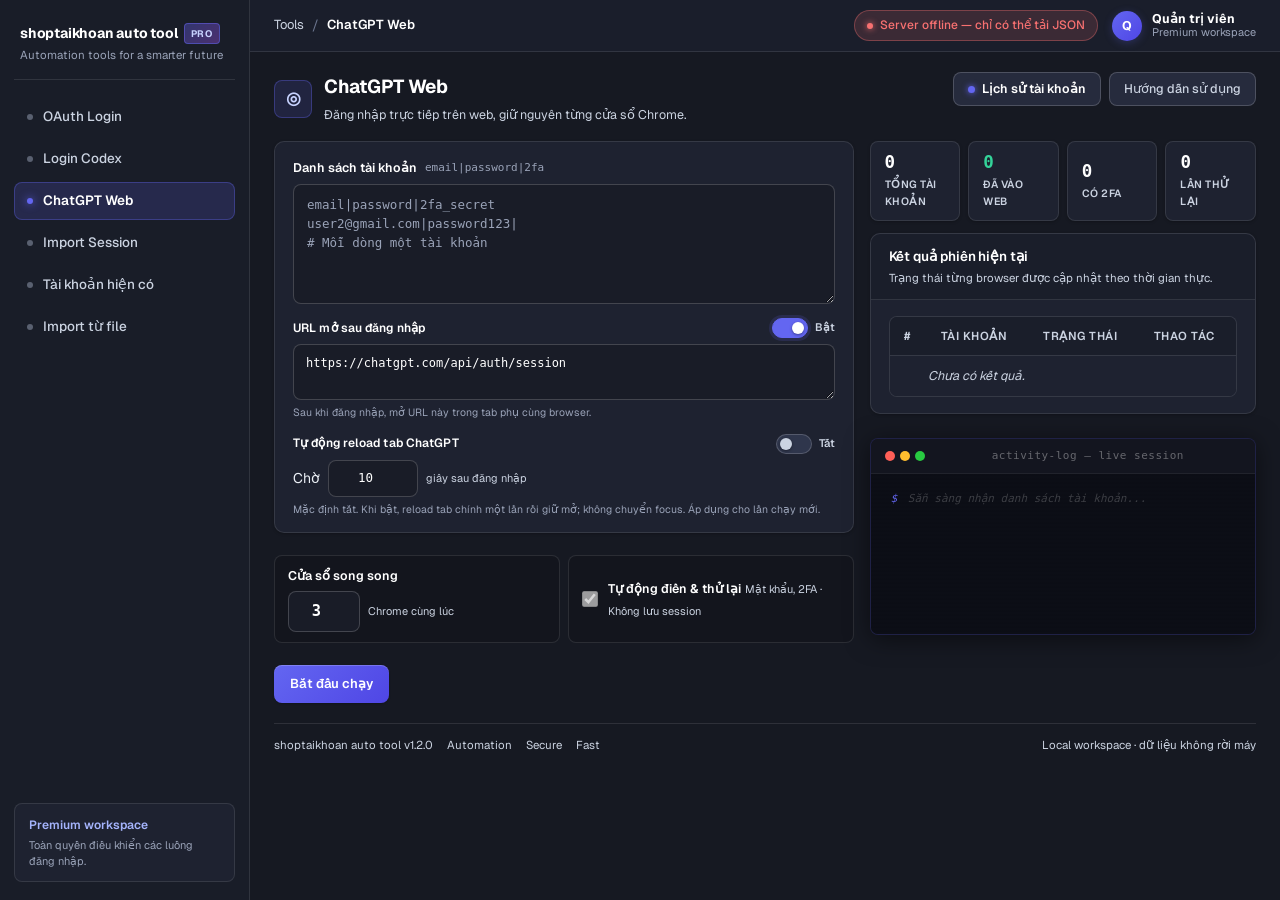
==== commit 03389c9a: "feat: improve browser login and passkey handoff" ====
--- a/modules/browser-login/index.html
+++ b/modules/browser-login/index.html
@@ -553,6 +553,16 @@
       grid-template-columns: minmax(340px, 0.75fr) minmax(0, 1.4fr);
       gap: 16px;
       align-items: start;
+    }
+
+    /* Codex is input-first: give the account editor more room while keeping
+       the retained-session log readable without dominating the workspace. */
+    .codex-workflow-grid {
+      grid-template-columns: minmax(440px, 1.35fr) minmax(360px, 0.9fr);
+    }
+
+    .web-login-workflow-grid {
+      grid-template-columns: minmax(440px, 1.35fr) minmax(360px, 0.9fr);
     }
 
     .control-stack,
@@ -1861,6 +1871,7 @@
       </div>
       <nav class="tabs" aria-label="Điều hướng công cụ">
         <button class="tab-btn" data-tab="oauth">OAuth Login</button>
+        <button class="tab-btn" data-tab="codex-web">Login Codex</button>
         <button class="tab-btn active" data-tab="web-login">ChatGPT Web</button>
         <button class="tab-btn" data-tab="import">Import Session</button>
         <button class="tab-btn" data-tab="accounts">Tài khoản hiện có</button>
@@ -2138,9 +2149,44 @@
       </div>
     </section>
 
+    <!-- TAB: Codex Web Login (kept separate from OAuth/9router) -->
+    <section class="tab-content hidden" id="tab-codex-web">
+      <div class="workflow-grid codex-workflow-grid">
+        <div class="control-stack">
+          <div class="control-card">
+            <div class="section-label">Danh sách tài khoản <span class="section-hint">email|password|2fa</span></div>
+            <textarea id="codex-web-accounts-input" rows="2" spellcheck="false" autocomplete="off" aria-label="Tài khoản đăng nhập Codex" placeholder="Một tài khoản: email|password|2fa_secret"></textarea>
+            <div class="field-help">Tool tự tạo luồng OAuth Codex mới, mở auth.openai.com và tự điền email/mật khẩu/2FA. Không cần dán link, không qua ChatGPT Web và không import 9Router.</div>
+            <div class="config-row">
+              <div class="config-item">
+                <label class="config-label" for="codex-web-workers-input">Luồng chạy đồng thời</label>
+                <div class="config-input-row">
+                  <input id="codex-web-workers-input" type="number" min="1" max="10" step="1" value="3" inputmode="numeric" aria-label="Số luồng đăng nhập Codex" style="width:72px;padding:8px 10px;text-align:center;font-family:var(--mono);font-size:1.1rem;font-weight:700" />
+                  <span class="config-hint">Chrome cùng lúc · tối đa 10</span>
+                </div>
+              </div>
+            </div>
+            <div class="field-help">Có thể chạy nhiều tài khoản; mỗi tài khoản mở một cửa sổ riêng và tự xếp vừa màn hình. Giữ Suite mở để dùng Chrome; “Hủy phiên” đóng toàn bộ phiên này.</div>
+            <div class="web-login-actions">
+              <button class="btn btn-primary" id="btn-codex-web-login">Đăng nhập Codex</button>
+              <button class="btn btn-danger" id="btn-codex-web-stop" style="display:none">Hủy phiên</button>
+            </div>
+            <div class="msg" id="codex-web-msg" role="status" aria-live="polite"></div>
+          </div>
+        </div>
+        <div class="results-stack">
+          <div class="panel"><div class="panel-head"><h2>Phiên đăng nhập Codex</h2></div><div class="panel-body" id="codex-web-results">Chưa có kết quả.</div></div>
+          <div class="panel terminal-panel">
+            <div class="term-titlebar"><span class="term-title">codex-web — retained browser session</span></div>
+            <div class="activity-log" id="codex-web-log"><span class="term-empty"><span class="term-prompt">$</span> Chưa mở phiên Codex Web.</span></div>
+          </div>
+        </div>
+      </div>
+    </section>
+
     <!-- TAB: Direct ChatGPT Web Login -->
     <section class="tab-content" id="tab-web-login">
-      <div class="workflow-grid">
+      <div class="workflow-grid web-login-workflow-grid">
         <div class="control-stack">
           <div class="control-card">
             <div class="section-label">Danh sách tài khoản <span class="section-hint">email|password|2fa</span></div>
@@ -2155,6 +2201,20 @@
             </div>
             <textarea id="web-login-link-input" rows="2" spellcheck="false" placeholder="https://chatgpt.com/api/auth/session">https://chatgpt.com/api/auth/session</textarea>
             <div class="field-help" id="web-login-link-help">Sau khi đăng nhập, mở URL này trong tab phụ cùng browser.</div>
+            <div class="field-label-row">
+              <label class="field-label" for="web-login-reload-toggle">Tự động reload tab ChatGPT</label>
+              <label class="feature-toggle" for="web-login-reload-toggle">
+                <input type="checkbox" id="web-login-reload-toggle" aria-label="Bật hoặc tắt tự động reload tab ChatGPT" />
+                <span class="toggle-track" aria-hidden="true"></span>
+                <span id="web-login-reload-toggle-text">Tắt</span>
+              </label>
+            </div>
+            <div class="config-input-row">
+              <label for="web-login-reload-seconds">Chờ</label>
+              <input id="web-login-reload-seconds" type="number" min="1" max="3600" step="1" value="10" disabled inputmode="numeric" aria-describedby="web-login-reload-help" style="width:90px;padding:8px 10px;text-align:center;font-family:var(--mono)" />
+              <span class="config-hint">giây sau đăng nhập</span>
+            </div>
+            <div class="field-help" id="web-login-reload-help">Mặc định tắt. Khi bật, reload tab chính một lần rồi giữ mở; không chuyển focus. Áp dụng cho lần chạy mới.</div>
           </div>
           <div class="config-row">
             <div class="config-item">
@@ -3006,6 +3066,14 @@
       syncWebLoginLinkToggle();
       $('web-login-link-toggle').addEventListener('change', () => syncWebLoginLinkToggle(true));
 
+      function syncWebLoginReloadToggle() {
+        const enabled = $('web-login-reload-toggle').checked;
+        $('web-login-reload-seconds').disabled = !enabled;
+        $('web-login-reload-toggle-text').textContent = enabled ? 'Bật' : 'Tắt';
+      }
+      syncWebLoginReloadToggle();
+      $('web-login-reload-toggle').addEventListener('change', syncWebLoginReloadToggle);
+
       function parseWebLoginAccounts() {
         const text = $('web-login-accounts-input').value.trim();
         if (!text) return [];
@@ -3086,6 +3154,15 @@
           openLinkEnabled: webLinkEnabled,
           linkUrl: webLinkEnabled ? $('web-login-link-input').value.trim() : '',
         };
+        const reloadSettings = {
+          reloadEnabled: $('web-login-reload-toggle').checked,
+          reloadSeconds: Number($('web-login-reload-seconds').value),
+        };
+        if (reloadSettings.reloadEnabled && (!Number.isInteger(reloadSettings.reloadSeconds)
+          || reloadSettings.reloadSeconds < 1 || reloadSettings.reloadSeconds > 3600)) {
+          showMsg('web-login-msg', 'Thời gian reload phải là số nguyên từ 1 đến 3600 giây.', 'err');
+          return;
+        }
         if (linkSettings.openLinkEnabled && linkSettings.linkUrl) {
           try {
             const parsed = new URL(linkSettings.linkUrl);
@@ -3112,7 +3189,7 @@
           const response = await fetch(API + '/api/web-login/start', {
             method: 'POST',
             headers: { 'Content-Type': 'application/json' },
-            body: JSON.stringify({ accounts: accounts.map(account => account.raw), workers, ...linkSettings }),
+            body: JSON.stringify({ accounts: accounts.map(account => account.raw), workers, ...linkSettings, ...reloadSettings }),
           });
           const data = await response.json();
           if (response.status === 409) {
@@ -3275,9 +3352,7 @@
           const success = result.status === 'success';
           const personalAccountVerified = success && result.personalAccountVerified === true;
           const resultIndex = Number.parseInt(result.index, 10);
-          const flowDetail = result.linkOpened
-            ? (result.chatgptReloaded ? `tab phụ đã mở, tab chính đã reload` : `tab phụ đã mở`)
-            : `ChatGPT đang mở`;
+          const flowDetail = `${result.linkOpened ? 'tab phụ đã mở' : 'ChatGPT đang mở'}${result.chatgptReloaded ? ', tab chính đã reload một lần' : ''}`;
           const detail = success
             ? `${personalAccountVerified ? 'Đã xác minh Personal account' : 'Chưa xác minh Personal account'} · ${flowDetail}`
             : (result.error || 'Login lỗi');
@@ -3402,6 +3477,86 @@
         loadWebAccountHistory();
       }
 
+      // === Codex Web: separate UI, no OAuth token/import endpoints ===
+      let codexWebRunId = '';
+      let codexWebRequestPending = false;
+      let codexWebPolling = false;
+      let codexWebRevision = 0;
+      async function codexWebRequest(path, payload) {
+        const response = await fetch(API + '/api/codex-web/' + path, {
+          ...(payload === undefined ? {} : { method: 'POST', headers: { 'Content-Type': 'application/json' }, body: JSON.stringify(payload) }),
+          signal: AbortSignal.timeout(15000),
+        });
+        const data = await response.json();
+        if (!response.ok) throw new Error(data.error || 'Không kết nối được Codex Web');
+        return data;
+      }
+      async function refreshCodexWeb() {
+        if (codexWebPolling || codexWebRequestPending) return;
+        codexWebPolling = true;
+        const revision = codexWebRevision;
+        try {
+          const data = await codexWebRequest('status');
+          // Ignore a status response begun before a start/stop action.
+          if (codexWebRequestPending || revision !== codexWebRevision) return;
+          codexWebRunId = data.runId || '';
+          const busy = Boolean(data.running || data.webReady || data.paused);
+          $('btn-codex-web-login').disabled = busy || Boolean(data.blockedBy);
+          $('btn-codex-web-stop').style.display = busy ? '' : 'none';
+          $('codex-web-results').innerHTML = (data.results || []).map(result =>
+            `<div class="web-result-row"><span>${result.codexOpened ? '✓' : '!'}</span><span class="web-result-email">${esc(result.email)}</span><span class="web-result-status">${esc(result.status !== 'success' ? 'Chưa mở được phiên OAuth' : result.codexOpened ? 'Codex OAuth đã xác thực · tab đang được giữ mở' : 'Tab OAuth đang giữ mở · cần bạn kiểm tra/hoàn tất')}</span>${busy && result.status === 'success' ? `<button type="button" class="btn-compact" data-codex-focus="${Number(result.index) || 0}">Mở tab</button>` : ''}</div>`
+          ).join('') || 'Chưa có kết quả.';
+          $('codex-web-log').textContent = (data.logs || []).map(log => `${log.email || 'system'}: ${log.message}`).join('\n') || 'Chưa mở phiên Codex Web.';
+          $('codex-web-log').style.whiteSpace = 'pre-wrap';
+          if (data.blockedBy) showMsg('codex-web-msg', 'ChatGPT Web đang chạy hoặc giữ Chrome mở. Không thay thế phiên đó; hãy kết thúc khi bạn sẵn sàng.', 'err');
+          else if (busy) showMsg('codex-web-msg', data.completed ? 'Luồng đã xử lý xong và tab vẫn được giữ mở cho bạn thao tác.' : 'Đang xác thực Codex trên auth.openai.com…', 'ok');
+          else if (data.stopped) showMsg('codex-web-msg', 'Phiên Codex Web đã được hủy.', 'ok');
+          else if (data.interrupted) showMsg('codex-web-msg', 'Phiên trước đã bị gián đoạn; kết quả được giữ lại.', 'err');
+        } catch (error) {
+          showMsg('codex-web-msg', error.message, 'err');
+        } finally { codexWebPolling = false; }
+      }
+      $('btn-codex-web-login').addEventListener('click', async () => {
+        if (codexWebRequestPending) return;
+        const accounts = normalizeAllLines($('codex-web-accounts-input').value).split('\n').map(line => line.trim()).filter(line => line && !line.startsWith('#'));
+        const workers = Number.parseInt($('codex-web-workers-input').value, 10);
+        if (!accounts.length || accounts.length > 50 || accounts.some(line => { const parts = line.split('|'); return parts.length < 2 || parts.length > 3 || !parts[0].includes('@') || !parts[1].trim(); })) {
+          showMsg('codex-web-msg', 'Nhập từ 1 đến 50 dòng email|password|2fa hợp lệ.', 'err'); return;
+        }
+        if (!Number.isInteger(workers) || workers < 1 || workers > 10) {
+          showMsg('codex-web-msg', 'Số luồng Codex phải là số nguyên từ 1 đến 10.', 'err'); return;
+        }
+        codexWebRequestPending = true;
+        codexWebRevision++;
+        $('btn-codex-web-login').disabled = true;
+        hideMsg('codex-web-msg');
+        try {
+          const data = await codexWebRequest('start', { accounts, workers });
+          codexWebRunId = data.runId;
+          $('codex-web-accounts-input').value = '';
+          $('codex-web-results').textContent = 'Đang mở Chrome…';
+        } catch (error) {
+          showMsg('codex-web-msg', error.message + ' — kiểm tra trạng thái trước khi chạy lại.', 'err');
+        } finally { codexWebRequestPending = false; await refreshCodexWeb(); }
+      });
+      $('btn-codex-web-stop').addEventListener('click', async () => {
+        if (codexWebRequestPending || !codexWebRunId || !window.confirm('Hủy phiên Codex Web và đóng các cửa sổ Chrome của phiên này?')) return;
+        codexWebRequestPending = true;
+        codexWebRevision++;
+        try { await codexWebRequest('stop', { runId: codexWebRunId }); }
+        catch (error) { showMsg('codex-web-msg', error.message, 'err'); }
+        finally { codexWebRequestPending = false; await refreshCodexWeb(); }
+      });
+      $('codex-web-results').addEventListener('click', async event => {
+        const button = event.target.closest('[data-codex-focus]');
+        if (!button) return;
+        try { await codexWebRequest('focus', { runId: codexWebRunId, index: Number(button.dataset.codexFocus) }); }
+        catch (error) { showMsg('codex-web-msg', error.message, 'err'); }
+      });
+      setInterval(() => {
+        if (!document.hidden && !$('tab-codex-web').classList.contains('hidden')) refreshCodexWeb();
+      }, 1000);
+
       // === Helpers ===
       function showMsg(id, text, type) { const el = $(id); el.textContent = text; el.className = 'msg show ' + type }
       function hideMsg(id) { $(id).className = 'msg' }
@@ -3413,6 +3568,13 @@
           document.querySelectorAll('.tab-content').forEach(c => c.classList.add('hidden'));
           btn.classList.add('active');
           $('tab-' + btn.dataset.tab).classList.remove('hidden');
+          document.querySelector('.breadcrumb strong').textContent = btn.textContent;
+          document.querySelector('.page-kicker h2').textContent = btn.textContent;
+          document.querySelector('.page-kicker p').textContent = btn.dataset.tab === 'codex-web'
+            ? 'Tự xác thực OAuth Codex, sau đó giữ nguyên tab cho bạn thao tác. Không import 9Router.'
+            : btn.dataset.tab === 'web-login' ? 'Đăng nhập trực tiếp trên web, giữ nguyên từng cửa sổ Chrome.' : 'Chọn thao tác trong màn hình bên dưới.';
+          $('btn-open-history').style.display = btn.dataset.tab === 'web-login' ? '' : 'none';
+          if (btn.dataset.tab === 'codex-web') refreshCodexWeb();
           if (btn.dataset.tab === 'accounts') loadAccounts();
           if (btn.dataset.tab === 'web-login') resumeWebLoginPolling();
         });
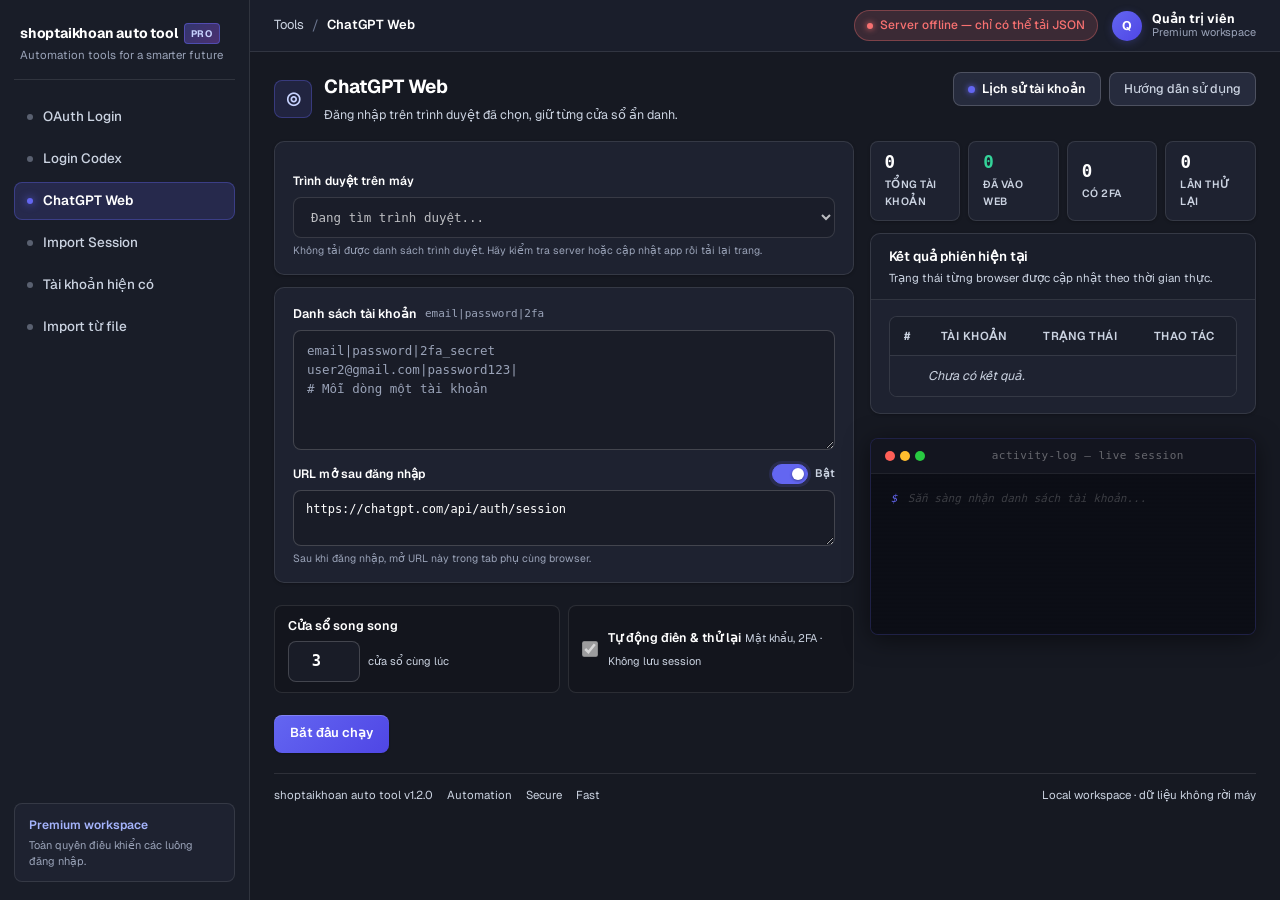
==== commit 8e1d1891: "feat: improve browser selection and workspace verification" ====
--- a/modules/browser-login/index.html
+++ b/modules/browser-login/index.html
@@ -856,6 +856,7 @@
     }
 
     textarea,
+    #web-login-browser-select,
     input[type="url"],
     input[type="number"],
     input[type="text"] {
@@ -874,6 +875,7 @@
     }
 
     textarea:focus,
+    #web-login-browser-select:focus,
     input[type="url"]:focus,
     input[type="number"]:focus,
     input[type="text"]:focus {
@@ -977,6 +979,32 @@
 
     .feature-toggle input:focus-visible + .toggle-track {
       box-shadow: var(--shadow-focus);
+    }
+
+    #web-login-reload-dialog .feature-toggle {
+      min-height: 44px;
+      gap: 10px;
+      font-size: 13px;
+    }
+
+    #web-login-reload-dialog .toggle-track {
+      width: 56px;
+      height: 32px;
+    }
+
+    #web-login-reload-dialog .toggle-track::after {
+      top: 4px;
+      left: 4px;
+      width: 22px;
+      height: 22px;
+    }
+
+    #web-login-reload-dialog input:checked + .toggle-track::after {
+      transform: translateX(24px);
+    }
+
+    #web-login-reload-dialog .modal-footer {
+      justify-content: center;
     }
 
     .field-help {
@@ -1687,6 +1715,22 @@
 
     .modal-overlay.open .modal {
       transform: translateY(0) scale(1);
+    }
+
+    dialog.modal {
+      width: min(680px, calc(100% - 32px));
+      margin: auto;
+      padding: 0;
+      color: var(--text);
+      transform: none;
+    }
+
+    dialog.modal:not([open]) {
+      display: none;
+    }
+
+    dialog.modal::backdrop {
+      background: rgba(10, 12, 18, 0.7);
     }
 
     .modal-header {
@@ -1896,7 +1940,7 @@
         <div class="page-heading">
           <div class="page-kicker">
             <div class="page-icon" aria-hidden="true">◎</div>
-            <div><h2>ChatGPT Web</h2><p>Đăng nhập trực tiếp trên web, giữ nguyên từng cửa sổ Chrome.</p></div>
+            <div><h2>ChatGPT Web</h2><p>Đăng nhập trên trình duyệt đã chọn, giữ từng cửa sổ ẩn danh.</p></div>
           </div>
           <div class="heading-actions">
             <button class="btn-history" id="btn-open-history" type="button"><span class="history-dot"></span>Lịch sử tài khoản</button>
@@ -2189,6 +2233,13 @@
       <div class="workflow-grid web-login-workflow-grid">
         <div class="control-stack">
           <div class="control-card">
+            <label class="field-label" for="web-login-browser-select">Trình duyệt trên máy</label>
+            <select id="web-login-browser-select" disabled aria-describedby="web-login-browser-help">
+              <option value="auto">Đang tìm trình duyệt...</option>
+            </select>
+            <div class="field-help" id="web-login-browser-help" role="status">Mỗi tài khoản mở trong cửa sổ ẩn danh riêng. Tab phụ dùng chung phiên; giữ cửa sổ sau khi đăng nhập.</div>
+          </div>
+          <div class="control-card">
             <div class="section-label">Danh sách tài khoản <span class="section-hint">email|password|2fa</span></div>
             <textarea id="web-login-accounts-input" spellcheck="false" placeholder="email|password|2fa_secret&#10;user2@gmail.com|password123|&#10;# Mỗi dòng một tài khoản"></textarea>
             <div class="field-label-row">
@@ -2201,27 +2252,13 @@
             </div>
             <textarea id="web-login-link-input" rows="2" spellcheck="false" placeholder="https://chatgpt.com/api/auth/session">https://chatgpt.com/api/auth/session</textarea>
             <div class="field-help" id="web-login-link-help">Sau khi đăng nhập, mở URL này trong tab phụ cùng browser.</div>
-            <div class="field-label-row">
-              <label class="field-label" for="web-login-reload-toggle">Tự động reload tab ChatGPT</label>
-              <label class="feature-toggle" for="web-login-reload-toggle">
-                <input type="checkbox" id="web-login-reload-toggle" aria-label="Bật hoặc tắt tự động reload tab ChatGPT" />
-                <span class="toggle-track" aria-hidden="true"></span>
-                <span id="web-login-reload-toggle-text">Tắt</span>
-              </label>
-            </div>
-            <div class="config-input-row">
-              <label for="web-login-reload-seconds">Chờ</label>
-              <input id="web-login-reload-seconds" type="number" min="1" max="3600" step="1" value="10" disabled inputmode="numeric" aria-describedby="web-login-reload-help" style="width:90px;padding:8px 10px;text-align:center;font-family:var(--mono)" />
-              <span class="config-hint">giây sau đăng nhập</span>
-            </div>
-            <div class="field-help" id="web-login-reload-help">Mặc định tắt. Khi bật, reload tab chính một lần rồi giữ mở; không chuyển focus. Áp dụng cho lần chạy mới.</div>
           </div>
           <div class="config-row">
             <div class="config-item">
               <label class="config-label">Cửa sổ song song</label>
               <div class="config-input-row">
                 <input id="web-login-workers-input" type="number" min="1" step="1" value="3" inputmode="numeric" aria-label="Số cửa sổ ChatGPT Web" style="width:72px;padding:8px 10px;text-align:center;font-family:var(--mono);font-size:1.1rem;font-weight:700" />
-                <span class="config-hint">Chrome cùng lúc</span>
+                <span class="config-hint">cửa sổ cùng lúc</span>
               </div>
             </div>
             <div class="config-item config-item--check">
@@ -2254,7 +2291,10 @@
           <div class="panel table-card">
             <div class="panel-head panel-head-row">
               <div><h2>Kết quả phiên hiện tại</h2><p>Trạng thái từng browser được cập nhật theo thời gian thực.</p></div>
-              <button class="btn-compact" id="btn-web-rearrange" type="button" style="display:none">Sắp xếp lại tab</button>
+              <div class="panel-head-actions">
+                <button class="btn-compact" id="btn-web-show-running" type="button" style="display:none">Mở các tab đang chạy</button>
+                <button class="btn-compact" id="btn-web-rearrange" type="button" style="display:none">Sắp xếp lại tab</button>
+              </div>
             </div>
             <div class="panel-body"><div class="tbl-wrap"><table><thead><tr><th>#</th><th>Tài khoản</th><th>Trạng thái</th><th>Thao tác</th></tr></thead><tbody><tr><td colspan="4"><div id="web-login-history"><span class="empty-cell">Chưa có kết quả.</span></div></td></tr></tbody></table></div></div>
           </div>
@@ -2287,6 +2327,37 @@
       </div>
     </div>
   </main>
+
+  <dialog class="modal" id="web-login-reload-dialog" aria-labelledby="web-login-reload-title" aria-describedby="web-login-reload-help">
+    <form method="dialog">
+      <div class="modal-header">
+        <div>
+          <h3 id="web-login-reload-title">Tự động reload tab ChatGPT</h3>
+        </div>
+        <button class="modal-close" type="button" value="cancel" onclick="this.closest('dialog').close()" aria-label="Hủy lần chạy">&times;</button>
+      </div>
+      <div class="modal-body">
+        <div class="field-label-row">
+          <label class="field-label" for="web-login-reload-toggle">Tự động reload</label>
+          <label class="feature-toggle" for="web-login-reload-toggle">
+            <input type="checkbox" id="web-login-reload-toggle" aria-label="Bật hoặc tắt tự động reload tab ChatGPT" autofocus />
+            <span class="toggle-track" aria-hidden="true"></span>
+            <span id="web-login-reload-toggle-text">Tắt</span>
+          </label>
+        </div>
+        <div class="config-input-row">
+          <label for="web-login-reload-seconds">Chờ</label>
+          <input id="web-login-reload-seconds" type="number" min="1" max="3600" step="1" value="10" required disabled inputmode="numeric" aria-describedby="web-login-reload-help" style="width:90px;padding:8px 10px;text-align:center;font-family:var(--mono)" />
+          <span class="config-hint">giây sau đăng nhập</span>
+        </div>
+        <div class="field-help" id="web-login-reload-help">Mặc định tắt. Chỉ áp dụng cho lần chạy này.</div>
+      </div>
+      <div class="modal-footer">
+        <button class="btn btn-ghost" type="button" value="cancel" onclick="this.closest('dialog').close()">Hủy</button>
+        <button class="btn btn-primary" value="start">Bắt đầu chạy</button>
+      </div>
+    </form>
+  </dialog>
 
   <!-- ============ HISTORY MODAL ============ -->
   <div class="modal-overlay" id="history-modal" role="dialog" aria-modal="true" aria-label="Lịch sử tài khoản">
@@ -3041,6 +3112,8 @@
       let webLoginPaused = false;
       let webBrowserControlsAvailable = false;
       const WEB_LOGIN_LINK_ENABLED_KEY = 'shoptaikhoan.webLoginLinkEnabled';
+      const WEB_LOGIN_BROWSER_KEY = 'shoptaikhoan.webLoginBrowser';
+      let webBrowsersReady = false;
       let webLinkEnabled = true;
 
       function syncWebLoginLinkToggle(persist = false) {
@@ -3066,6 +3139,31 @@
       syncWebLoginLinkToggle();
       $('web-login-link-toggle').addEventListener('change', () => syncWebLoginLinkToggle(true));
 
+      async function loadWebLoginBrowsers() {
+        const select = $('web-login-browser-select');
+        webBrowsersReady = false;
+        select.disabled = true;
+        try {
+          const response = await fetch(API + '/api/web-login/browsers');
+          const data = await response.json();
+          if (!response.ok || !Array.isArray(data.browsers) || !data.browsers.length) throw new Error();
+          select.replaceChildren(...data.browsers.map(browser => new Option(browser.name, browser.id)));
+          let saved = '';
+          try { saved = localStorage.getItem(WEB_LOGIN_BROWSER_KEY) || ''; } catch {}
+          const ids = data.browsers.map(browser => browser.id);
+          select.value = ids.includes(saved) ? saved : ids.includes('brave') ? 'brave' : 'auto';
+          select.disabled = false;
+          webBrowsersReady = true;
+          $('web-login-browser-help').textContent = 'Mỗi tài khoản mở trong cửa sổ ẩn danh riêng. Tab phụ dùng chung phiên; giữ cửa sổ sau khi đăng nhập.';
+        } catch {
+          $('web-login-browser-help').textContent = 'Không tải được danh sách trình duyệt. Hãy kiểm tra server hoặc cập nhật app rồi tải lại trang.';
+        }
+      }
+      $('web-login-browser-select').addEventListener('change', () => {
+        try { localStorage.setItem(WEB_LOGIN_BROWSER_KEY, $('web-login-browser-select').value); } catch {}
+      });
+      loadWebLoginBrowsers();
+
       function syncWebLoginReloadToggle() {
         const enabled = $('web-login-reload-toggle').checked;
         $('web-login-reload-seconds').disabled = !enabled;
@@ -3073,6 +3171,23 @@
       }
       syncWebLoginReloadToggle();
       $('web-login-reload-toggle').addEventListener('change', syncWebLoginReloadToggle);
+
+      function askWebLoginReloadSettings() {
+        const dialog = $('web-login-reload-dialog');
+        if (dialog.open) return Promise.resolve(null);
+        $('web-login-reload-toggle').checked = false;
+        syncWebLoginReloadToggle();
+        dialog.returnValue = '';
+        return new Promise(resolve => {
+          dialog.addEventListener('close', () => {
+            resolve(dialog.returnValue === 'start' ? {
+              reloadEnabled: $('web-login-reload-toggle').checked,
+              reloadSeconds: Number($('web-login-reload-seconds').value),
+            } : null);
+          }, { once: true });
+          dialog.showModal();
+        });
+      }
 
       function parseWebLoginAccounts() {
         const text = $('web-login-accounts-input').value.trim();
@@ -3089,7 +3204,7 @@
 
       function showWebLoginCancelState(message) {
         $('btn-web-login').disabled = true;
-        $('btn-web-login').textContent = 'Đang có phiên Chrome';
+        $('btn-web-login').textContent = 'Đang có phiên trình duyệt';
         $('btn-web-pause').style.display = 'none';
         $('btn-web-stop').style.display = '';
         $('btn-web-stop').disabled = false;
@@ -3123,6 +3238,8 @@
         $('btn-web-stop').style.display = 'none';
         $('btn-web-stop').disabled = false;
         $('btn-web-stop').textContent = 'Hủy phiên hiện tại';
+        $('btn-web-show-running').style.display = 'none';
+        $('btn-web-show-running').disabled = false;
         $('btn-web-rearrange').style.display = 'none';
         $('btn-web-rearrange').disabled = false;
         if (message) showMsg('web-login-msg', message, 'ok');
@@ -3148,32 +3265,28 @@
         const accounts = parseWebLoginAccounts();
         if (!accounts.length) { showMsg('web-login-msg', 'Chưa nhập tài khoản hợp lệ!', 'err'); return }
         if (!serverOnline) { showMsg('web-login-msg', 'Server offline!', 'err'); return }
+        if (!webBrowsersReady) { showMsg('web-login-msg', 'Chưa tải được danh sách trình duyệt; hãy tải lại trang.', 'err'); return }
+        const browser = $('web-login-browser-select').value;
         const workers = Number.parseInt($('web-login-workers-input').value, 10);
         if (!Number.isInteger(workers) || workers < 1) { showMsg('web-login-msg', 'Số cửa sổ phải là số nguyên lớn hơn 0.', 'err'); return }
         const linkSettings = {
           openLinkEnabled: webLinkEnabled,
           linkUrl: webLinkEnabled ? $('web-login-link-input').value.trim() : '',
         };
-        const reloadSettings = {
-          reloadEnabled: $('web-login-reload-toggle').checked,
-          reloadSeconds: Number($('web-login-reload-seconds').value),
-        };
-        if (reloadSettings.reloadEnabled && (!Number.isInteger(reloadSettings.reloadSeconds)
-          || reloadSettings.reloadSeconds < 1 || reloadSettings.reloadSeconds > 3600)) {
-          showMsg('web-login-msg', 'Thời gian reload phải là số nguyên từ 1 đến 3600 giây.', 'err');
-          return;
-        }
         if (linkSettings.openLinkEnabled && linkSettings.linkUrl) {
           try {
             const parsed = new URL(linkSettings.linkUrl);
             if (!['http:', 'https:'].includes(parsed.protocol)) throw new Error();
           } catch { showMsg('web-login-msg', 'Link phải bắt đầu bằng http:// hoặc https://.', 'err'); return }
         }
+        const reloadSettings = await askWebLoginReloadSettings();
+        if (!reloadSettings) return;
         $('btn-web-login').disabled = true;
-        $('btn-web-login').textContent = '⏳ Đang mở Chrome...';
+        $('btn-web-login').textContent = 'Đang mở trình duyệt...';
         $('btn-web-pause').style.display = '';
         $('btn-web-pause').textContent = 'Tạm dừng';
         $('btn-web-stop').style.display = '';
+        $('btn-web-show-running').style.display = 'none';
         $('btn-web-rearrange').style.display = 'none';
         $('web-login-progress').style.display = 'block';
         $('web-login-progress-bar').style.width = '0%';
@@ -3189,7 +3302,7 @@
           const response = await fetch(API + '/api/web-login/start', {
             method: 'POST',
             headers: { 'Content-Type': 'application/json' },
-            body: JSON.stringify({ accounts: accounts.map(account => account.raw), workers, ...linkSettings, ...reloadSettings }),
+            body: JSON.stringify({ accounts: accounts.map(account => account.raw), workers, browser, ...linkSettings, ...reloadSettings }),
           });
           const data = await response.json();
           if (response.status === 409) {
@@ -3271,7 +3384,7 @@
           const response = await fetch(API + '/api/web-login/rearrange', { method: 'POST' });
           const data = await response.json();
           if (!response.ok || !data.ok) throw new Error(data.error || 'Không thể sắp xếp cửa sổ');
-          showMsg('web-login-msg', 'Đã gửi lệnh sắp xếp lại toàn bộ cửa sổ Chrome.', 'ok');
+          showMsg('web-login-msg', 'Đã gửi lệnh sắp xếp lại toàn bộ cửa sổ trình duyệt.', 'ok');
         } catch (error) {
           showMsg('web-login-msg', '❌ ' + error.message, 'err');
         } finally {
@@ -3279,6 +3392,22 @@
         }
       }
 
+      async function showRunningWebLoginTabs() {
+        const button = $('btn-web-show-running');
+        button.disabled = true;
+        try {
+          const response = await fetch(API + '/api/web-login/show', { method: 'POST' });
+          const data = await response.json();
+          if (!response.ok || !data.ok) throw new Error(data.error || 'Không thể mở các tab đang chạy');
+          showMsg('web-login-msg', 'Đã hiển thị các tab ChatGPT đang chạy.', 'ok');
+        } catch (error) {
+          showMsg('web-login-msg', '❌ ' + error.message, 'err');
+        } finally {
+          button.disabled = false;
+        }
+      }
+
+      $('btn-web-show-running').addEventListener('click', showRunningWebLoginTabs);
       $('btn-web-rearrange').addEventListener('click', rearrangeWebLoginTabs);
 
       function startWebLoginPolling(total, expectedRunId = webLoginRunId) {
@@ -3313,6 +3442,7 @@
               $('btn-web-stop').textContent = 'Hủy phiên hiện tại';
             }
             $('btn-web-rearrange').style.display = webBrowserControlsAvailable ? '' : 'none';
+            $('btn-web-show-running').style.display = webBrowserControlsAvailable ? '' : 'none';
             webLoginHistory = Array.isArray(data.results) ? data.results : [];
             renderWebLoginHistory();
             if (!data.running && !data.webReady && (data.completed || data.stopped)) {
@@ -3323,6 +3453,7 @@
               $('btn-web-stop').style.display = 'none';
               $('btn-web-pause').style.display = 'none';
               $('btn-web-rearrange').style.display = 'none';
+              $('btn-web-show-running').style.display = 'none';
               const message = data.stopped
                 ? `Đã dừng: ${data.done || 0}/${total} thành công. Log và kết quả đã được lưu.`
                 : `Hoàn tất: ${data.done || 0} thành công, ${data.failed || 0} lỗi.`;
@@ -3342,6 +3473,35 @@
         }, 500);
       }
 
+      function webResultVerified(result) {
+        return result.status === 'success' && !result.postLoginError &&
+          (result.workspaceCheckRequired === true ? result.workspaceVerified === true : result.personalAccountVerified === true);
+      }
+
+      function webVerificationLabel(result) {
+        if (result.workspaceCheckRequired !== true) {
+          return result.personalAccountVerified === true ? 'Đã xác minh Personal account' : 'Chưa xác minh Personal account';
+        }
+        const errors = {
+          invalid_invite: 'link mời thiếu hoặc sai ID workspace',
+          identity_mismatch: 'phiên đăng nhập không khớp tài khoản',
+          wrong_origin: 'tab chính chưa ở ChatGPT',
+          session_unavailable: 'chưa đọc được phiên đăng nhập',
+          access_denied: 'backend từ chối quyền truy cập',
+          rate_limited: 'backend giới hạn lượt kiểm tra',
+          request_failed: 'chưa đọc được backend',
+          unsupported_response: 'backend trả dữ liệu chưa hỗ trợ',
+          workspace_unavailable: 'workspace không hoạt động',
+          not_joined: 'chưa có quyền truy cập workspace đích',
+        };
+        const membership = result.workspaceVerified === true
+          ? 'Đã xác minh quyền truy cập workspace đích'
+          : `Chưa xác minh workspace đích${errors[result.workspaceCheckError] ? ' · ' + errors[result.workspaceCheckError] : ''}`;
+        const active = result.activeWorkspaceId
+          ? (result.activeWorkspaceId === result.workspaceId ? 'workspace đích' : 'workspace khác') : 'chưa xác minh';
+        return `${membership} · Workspace đang dùng: ${active}`;
+      }
+
       function renderWebLoginHistory() {
         const element = $('web-login-history');
         if (!webLoginHistory.length) {
@@ -3350,14 +3510,23 @@
         }
         element.innerHTML = '<div style="font-size:.82rem;color:var(--muted);margin-bottom:6px">Kết quả đăng nhập web:</div>' + webLoginHistory.map(result => {
           const success = result.status === 'success';
-          const personalAccountVerified = success && result.personalAccountVerified === true;
+          const verified = webResultVerified(result);
           const resultIndex = Number.parseInt(result.index, 10);
-          const flowDetail = `${result.linkOpened ? 'tab phụ đã mở' : 'ChatGPT đang mở'}${result.chatgptReloaded ? ', tab chính đã reload một lần' : ''}`;
+          const flowDetail = `${result.linkOpened ? 'tab phụ đã mở' : 'ChatGPT đang mở'}${result.chatgptReloaded ? ', tab chính đã reload' : ''}`;
+          const postLoginError = result.postLoginError || '';
+          const flowErrorLabel = {
+            link_error: 'tab phụ chưa tải xong',
+            main_tab_error: 'không quay lại được tab chính',
+            reload_error: 'reload tab chính thất bại',
+            tabs_closed: 'đã dừng kiểm tra vì tab hoặc Chrome đã đóng',
+            cancelled: 'đã dừng kiểm tra tài khoản',
+            workspace_check_failed: 'không thể tiếp tục xác minh workspace',
+          }[postLoginError];
           const detail = success
-            ? `${personalAccountVerified ? 'Đã xác minh Personal account' : 'Chưa xác minh Personal account'} · ${flowDetail}`
+            ? `${flowErrorLabel ? flowErrorLabel + ' · ' : ''}${webVerificationLabel(result)} · ${flowDetail}`
             : (result.error || 'Login lỗi');
-          const statusClass = success ? (personalAccountVerified ? '' : 'warning') : 'error';
-          const statusIcon = success ? (personalAccountVerified ? '✅' : '⚠️') : '❌';
+          const statusClass = success ? (verified ? '' : 'warning') : 'error';
+          const statusIcon = success ? (verified ? '✅' : '⚠️') : '❌';
           const action = success && webBrowserControlsAvailable && Number.isInteger(resultIndex) && resultIndex > 0
             ? `<button class="btn-compact web-result-action" type="button" data-web-focus-index="${resultIndex}">Mở tab</button>`
             : '<span></span>';
@@ -3421,14 +3590,21 @@
         if (countEl) countEl.textContent = webAccountHistory.length + ' bản ghi';
         element.innerHTML = webAccountHistory.slice(0, 200).map(item => {
           const success = item.status === 'success';
-          const personalAccountVerified = success && item.personalAccountVerified === true;
+          const verified = webResultVerified(item);
           const date = new Date(item.finishedAt || item.startedAt || Date.now());
           const time = Number.isNaN(date.getTime()) ? '' : date.toLocaleString('vi-VN', { hour12: false });
           const duration = item.durationSeconds ? `${item.durationSeconds}s` : '—';
-          const statusClass = success ? (personalAccountVerified ? 'success' : 'warning') : 'error';
-          const statusIcon = success ? (personalAccountVerified ? '✅' : '⚠️') : '❌';
+          const statusClass = success ? (verified ? 'success' : 'warning') : 'error';
+          const statusIcon = success ? (verified ? '✅' : '⚠️') : '❌';
           const statusLabel = success
-            ? (personalAccountVerified ? 'Đã xác minh Personal account' : 'Chưa xác minh Personal account')
+            ? ({
+                link_error: 'tab phụ chưa tải xong',
+                main_tab_error: 'không quay lại được tab chính',
+                reload_error: 'reload tab chính thất bại',
+                tabs_closed: 'đã dừng kiểm tra vì tab hoặc Chrome đã đóng',
+                cancelled: 'đã dừng kiểm tra tài khoản',
+                workspace_check_failed: 'không thể tiếp tục xác minh workspace',
+              }[item.postLoginError] || webVerificationLabel(item))
             : 'Lỗi';
           return `<div class="history-row"><span>${statusIcon}</span><span class="history-email" title="${esc(item.email || '')}">${esc(item.email || '')}</span><span class="history-status ${statusClass}">${esc(statusLabel)} · ${esc(duration)}</span><time>${esc(time)}</time></div>`;
         }).join('');
@@ -3468,6 +3644,7 @@
             $('btn-web-pause').style.display = data.running && !data.completed ? '' : 'none';
             $('btn-web-pause').textContent = webLoginPaused ? 'Tiếp tục' : 'Tạm dừng';
             $('btn-web-rearrange').style.display = webBrowserControlsAvailable ? '' : 'none';
+            $('btn-web-show-running').style.display = webBrowserControlsAvailable ? '' : 'none';
             startWebLoginPolling(
               data.total || Math.max(1, (data.done || 0) + (data.failed || 0)),
               webLoginRunId,
@@ -3533,7 +3710,6 @@
         try {
           const data = await codexWebRequest('start', { accounts, workers });
           codexWebRunId = data.runId;
-          $('codex-web-accounts-input').value = '';
           $('codex-web-results').textContent = 'Đang mở Chrome…';
         } catch (error) {
           showMsg('codex-web-msg', error.message + ' — kiểm tra trạng thái trước khi chạy lại.', 'err');
@@ -3572,7 +3748,7 @@
           document.querySelector('.page-kicker h2').textContent = btn.textContent;
           document.querySelector('.page-kicker p').textContent = btn.dataset.tab === 'codex-web'
             ? 'Tự xác thực OAuth Codex, sau đó giữ nguyên tab cho bạn thao tác. Không import 9Router.'
-            : btn.dataset.tab === 'web-login' ? 'Đăng nhập trực tiếp trên web, giữ nguyên từng cửa sổ Chrome.' : 'Chọn thao tác trong màn hình bên dưới.';
+            : btn.dataset.tab === 'web-login' ? 'Đăng nhập trên trình duyệt đã chọn, giữ từng cửa sổ ẩn danh.' : 'Chọn thao tác trong màn hình bên dưới.';
           $('btn-open-history').style.display = btn.dataset.tab === 'web-login' ? '' : 'none';
           if (btn.dataset.tab === 'codex-web') refreshCodexWeb();
           if (btn.dataset.tab === 'accounts') loadAccounts();
